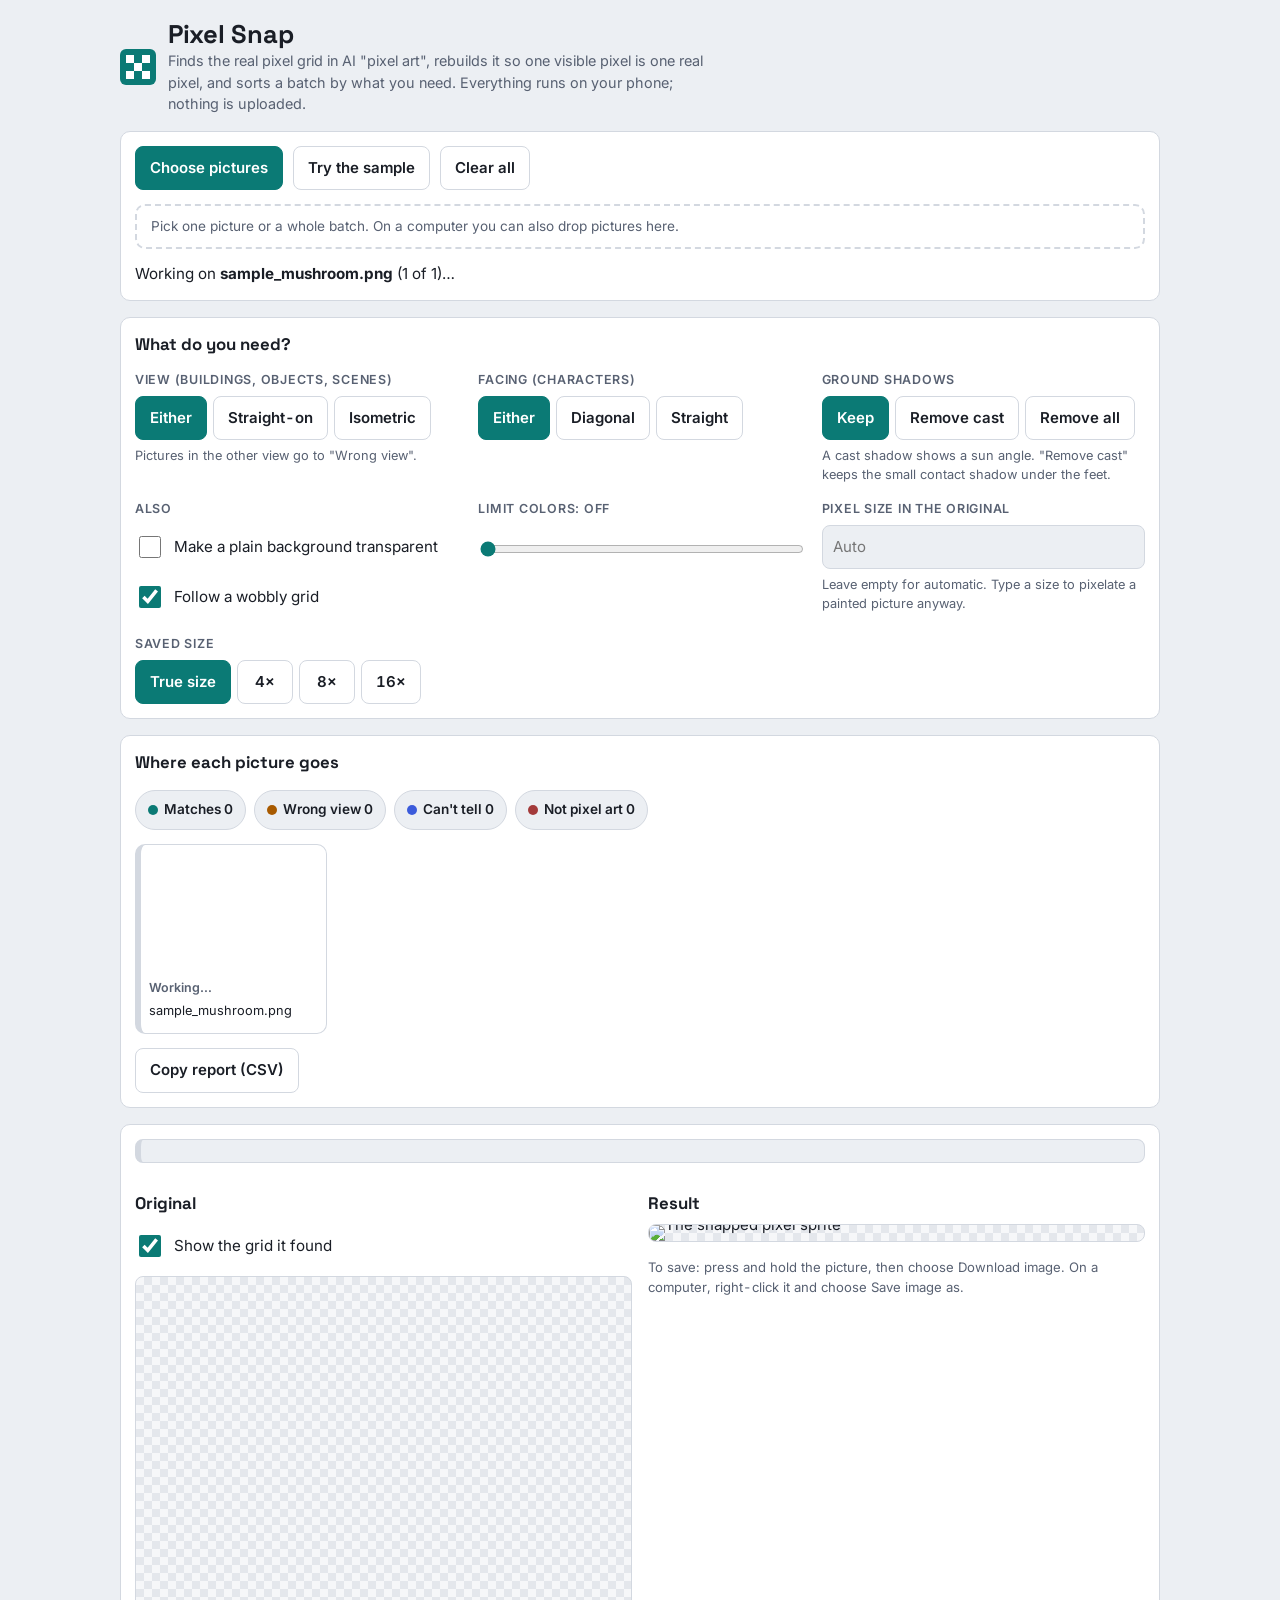
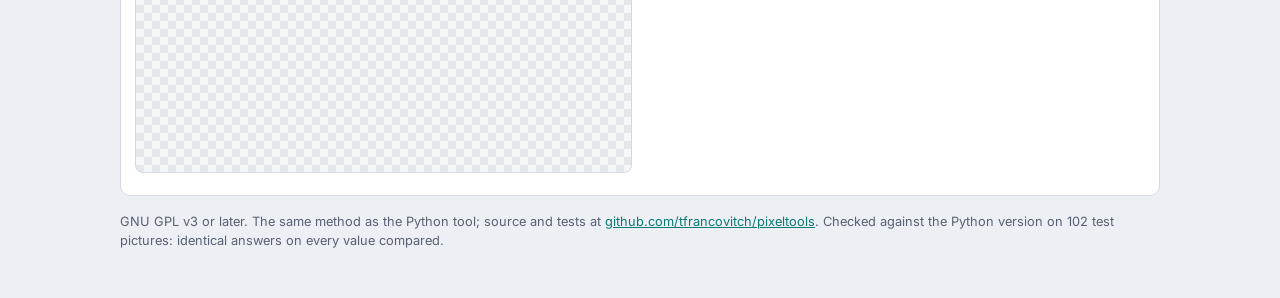
==== site/index.html @ b7ab1de0 "AI program and skill, and a free web address for the page - --brief output for scripts and AI sessio" ====
<!doctype html>
<html lang="en">
<head>
<meta charset="utf-8">
<meta name="viewport" content="width=device-width, initial-scale=1, viewport-fit=cover">
<title>Pixel Snap</title>
<meta name="theme-color" content="#0b7a75">
<link rel="manifest" href="manifest.webmanifest">
<link rel="icon" href="icon-192.png">
<link rel="apple-touch-icon" href="icon-192.png">
<!--
  Pixel Snap (browser version, v2): turn AI "pixel art" pictures into true pixel sprites, and sort a batch.
  Copyright (C) 2026 the pixeltools contributors

  This program is free software: you can redistribute it and/or modify it under the terms of the GNU General
  Public License as published by the Free Software Foundation, either version 3 of the License, or (at your
  option) any later version. It is distributed WITHOUT ANY WARRANTY; see https://www.gnu.org/licenses/

  One self-contained file: no server, nothing uploaded. Built by web/build_web.py from web/app.template.html
  and web/core.js; the same method as the Python tool (pixel_snap.py), checked on 102 pictures.
-->
<link rel="stylesheet" href="https://fonts.googleapis.com/css2?family=Inter:wght@400;500;600&family=Space+Grotesk:wght@500;700&display=swap">
<style>
/* Layout: one column on a phone; settings panel, then batch cards, then the picture in detail. Two columns for the detail view from 860px. */
:root{
  --bg:#eceff3; --surface:#ffffff; --fg:#1a1e26; --muted:#586172; --line:#d3d8e0; --accent:#0b7a75; --accent-fg:#ffffff;
  --ok:#0b7a75; --warn:#a85a00; --note:#3b5bdb; --bad:#a33a3a;
  --check1:#e4e7ec; --check2:#f6f7f9;
  --font-display:"Space Grotesk",system-ui,sans-serif; --font-body:"Inter",system-ui,sans-serif;
}
@media (prefers-color-scheme: dark){
  :root:not([data-theme="light"]){
    --bg:#11151a; --surface:#1a1f27; --fg:#e7eaf0; --muted:#98a2b3; --line:#2b323d; --accent:#3fd0c6; --accent-fg:#06211f;
    --ok:#3fd0c6; --warn:#f0b35a; --note:#8da2ff; --bad:#f08a8a; --check1:#262c36; --check2:#1e232b; color-scheme:dark;
  }
}
:root[data-theme="dark"]{
  --bg:#11151a; --surface:#1a1f27; --fg:#e7eaf0; --muted:#98a2b3; --line:#2b323d; --accent:#3fd0c6; --accent-fg:#06211f;
  --ok:#3fd0c6; --warn:#f0b35a; --note:#8da2ff; --bad:#f08a8a; --check1:#262c36; --check2:#1e232b; color-scheme:dark;
}
*{box-sizing:border-box}
body{background:var(--bg);color:var(--fg);font-family:var(--font-body);font-size:15px;line-height:1.5;margin:0;
  padding-block:20px 48px;padding-left:max(16px,env(safe-area-inset-left,0px));padding-right:max(16px,env(safe-area-inset-right,0px))}
.wrap{max-width:1040px;margin:0 auto;display:flex;flex-direction:column;gap:16px}
header{display:flex;align-items:center;gap:12px}
header svg{flex:none}
h1{font-family:var(--font-display);font-weight:700;font-size:1.6rem;line-height:1.1;margin:0;letter-spacing:-.01em}
h2{font-family:var(--font-display);font-size:1.05rem;margin:0;font-weight:700}
.lede{margin:2px 0 0;color:var(--muted);font-size:.9rem;max-width:62ch}
.panel{background:var(--surface);border:1px solid var(--line);border-radius:10px;padding:14px;display:flex;flex-direction:column;gap:14px;min-width:0}
.row{display:flex;flex-wrap:wrap;gap:10px;align-items:center}
button,.btn{font:inherit;font-weight:600;border-radius:8px;border:1px solid var(--line);background:var(--surface);color:var(--fg);padding:10px 14px;min-height:44px;cursor:pointer}
button.primary,.btn.primary{background:var(--accent);color:var(--accent-fg);border-color:var(--accent)}
button:focus-visible,input:focus-visible,label:focus-within,.card:focus-visible{outline:3px solid var(--accent);outline-offset:2px}
input[type=file]{position:absolute;width:1px;height:1px;opacity:0;pointer-events:none}
.btn{display:inline-flex;align-items:center;justify-content:center}
.drop{border:2px dashed var(--line);border-radius:10px;padding:10px 14px;color:var(--muted);font-size:.85rem}
.drop.over{border-color:var(--accent);color:var(--fg)}
.settings{display:grid;grid-template-columns:repeat(auto-fit,minmax(240px,1fr));gap:16px 20px}
.ctl{display:flex;flex-direction:column;gap:6px;min-width:0}
.lbl{font-size:.78rem;font-weight:600;letter-spacing:.06em;text-transform:uppercase;color:var(--muted)}
.hint{font-size:.8rem;color:var(--muted);margin:0}
.seg{display:flex;gap:6px;flex-wrap:wrap}
.seg button{min-width:56px;font-variant-numeric:tabular-nums}
.seg button[aria-pressed=true]{background:var(--accent);color:var(--accent-fg);border-color:var(--accent)}
.ctl input[type=number]{font:inherit;width:100%;min-height:44px;padding:8px 10px;border-radius:8px;border:1px solid var(--line);background:var(--bg);color:var(--fg);font-variant-numeric:tabular-nums}
.ctl input[type=range]{width:100%;min-height:44px;accent-color:var(--accent)}
.chk{display:flex;align-items:center;gap:10px;min-height:44px;font-size:.95rem}
.chk input{width:22px;height:22px;accent-color:var(--accent)}
.status{margin:0;font-size:.95rem}
.chips{display:flex;flex-wrap:wrap;gap:8px}
.chip{font-size:.85rem;font-weight:600;padding:8px 12px;border-radius:999px;border:1px solid var(--line);background:var(--bg);min-height:40px;display:inline-flex;align-items:center;gap:6px}
.chip[aria-pressed=true]{outline:2px solid var(--accent)}
.dot{width:10px;height:10px;border-radius:50%;display:inline-block}
.f-matches{--c:var(--ok)} .f-mismatches{--c:var(--warn)} .f-cant-tell{--c:var(--note)} .f-not-pixel-art{--c:var(--bad)}
.dot{background:var(--c)}
.grid{display:grid;grid-template-columns:repeat(auto-fill,minmax(168px,1fr));gap:12px}
.card{border:1px solid var(--line);border-left:6px solid var(--c,var(--line));border-radius:10px;background:var(--surface);padding:8px;display:flex;flex-direction:column;gap:6px;cursor:pointer;min-width:0;text-align:left;font-weight:400}
.card[aria-current=true]{outline:3px solid var(--accent)}
.card .thumb{height:120px;display:flex;align-items:center;justify-content:center;border-radius:6px;overflow:hidden;background:repeating-conic-gradient(var(--check1) 0 25%,var(--check2) 0 50%) 0 0/12px 12px}
.card .thumb img{max-width:100%;max-height:100%;image-rendering:pixelated}
.card .name{font-size:.8rem;overflow-wrap:anywhere;line-height:1.25}
.card .tag{font-size:.78rem;font-weight:600;color:var(--c,var(--muted))}
.card .why{font-size:.76rem;color:var(--muted);line-height:1.3}
.verdict{display:flex;flex-direction:column;gap:2px;border:1px solid var(--line);border-left:6px solid var(--c,var(--line));border-radius:8px;padding:10px 12px;background:var(--bg)}
.verdict strong{font-family:var(--font-display);font-size:1.05rem}
.verdict span{font-size:.88rem;color:var(--muted)}
.facts{display:grid;grid-template-columns:repeat(auto-fit,minmax(220px,1fr));gap:8px 16px;margin:0;padding:0;list-style:none}
.facts li{font-size:.88rem;display:flex;flex-direction:column;min-width:0}
.facts b{font-size:.74rem;letter-spacing:.06em;text-transform:uppercase;color:var(--muted);font-weight:600}
.views{display:grid;grid-template-columns:1fr;gap:16px}
@media (min-width:860px){.views{grid-template-columns:1fr 1fr;align-items:start}}
.view{display:flex;flex-direction:column;gap:8px;min-width:0}
.cap{font-size:.82rem;color:var(--muted);margin:0;font-variant-numeric:tabular-nums}
.frame{border:1px solid var(--line);border-radius:8px;overflow:hidden;line-height:0;background:repeating-conic-gradient(var(--check1) 0 25%,var(--check2) 0 50%) 0 0/16px 16px}
.frame canvas,.frame img{width:100%;height:auto;display:block;max-width:100%}
#result{image-rendering:pixelated;-webkit-touch-callout:default}
table.clues{border-collapse:collapse;font-size:.84rem;font-variant-numeric:tabular-nums}
table.clues td{padding:2px 12px 2px 0}
.empty{color:var(--muted);font-size:.9rem;margin:0}
footer{font-size:.8rem;color:var(--muted)}
footer a{color:var(--accent)}
</style>
</head>
<body>
<div class="wrap">
  <header>
    <svg width="36" height="36" viewBox="0 0 36 36" aria-hidden="true">
      <rect width="36" height="36" rx="6" fill="var(--accent)"/>
      <g fill="var(--accent-fg)"><rect x="6" y="6" width="8" height="8"/><rect x="22" y="6" width="8" height="8"/><rect x="14" y="14" width="8" height="8"/><rect x="6" y="22" width="8" height="8"/><rect x="22" y="22" width="8" height="8"/></g>
    </svg>
    <div>
      <h1>Pixel Snap</h1>
      <p class="lede">Finds the real pixel grid in AI "pixel art", rebuilds it so one visible pixel is one real pixel, and sorts a batch by what you need. Everything runs on your phone; nothing is uploaded.</p>
    </div>
  </header>

  <section class="panel" aria-label="Add pictures">
    <div class="row">
      <label class="btn primary" for="file">Choose pictures</label>
      <input id="file" type="file" accept="image/*" multiple>
      <button id="sampleBtn" type="button">Try the sample</button>
      <button id="clearBtn" type="button">Clear all</button>
    </div>
    <div class="drop" id="drop">Pick one picture or a whole batch. On a computer you can also drop pictures here.</div>
    <p class="status" id="status" role="status">Starting…</p>
  </section>

  <section class="panel" aria-label="What you need">
    <h2>What do you need?</h2>
    <div class="settings">
      <div class="ctl">
        <span class="lbl">View (buildings, objects, scenes)</span>
        <div class="seg" id="segView" role="group" aria-label="View wanted">
          <button type="button" data-v="either" aria-pressed="true">Either</button>
          <button type="button" data-v="orthogonal" aria-pressed="false">Straight-on</button>
          <button type="button" data-v="isometric" aria-pressed="false">Isometric</button>
        </div>
        <p class="hint">Pictures in the other view go to "Wrong view".</p>
      </div>
      <div class="ctl">
        <span class="lbl">Facing (characters)</span>
        <div class="seg" id="segFacing" role="group" aria-label="Facing wanted">
          <button type="button" data-v="either" aria-pressed="true">Either</button>
          <button type="button" data-v="diagonal" aria-pressed="false">Diagonal</button>
          <button type="button" data-v="cardinal" aria-pressed="false">Straight</button>
        </div>
        <p class="hint" id="facingHint">The tool cannot judge which way a character faces yet, so with a facing chosen every character goes to "Can't tell".</p>
      </div>
      <div class="ctl">
        <span class="lbl">Ground shadows</span>
        <div class="seg" id="segShadows" role="group" aria-label="Ground shadows">
          <button type="button" data-v="keep" aria-pressed="true">Keep</button>
          <button type="button" data-v="remove-cast" aria-pressed="false">Remove cast</button>
          <button type="button" data-v="remove-all" aria-pressed="false">Remove all</button>
        </div>
        <p class="hint">A cast shadow shows a sun angle. "Remove cast" keeps the small contact shadow under the feet.</p>
      </div>
      <div class="ctl">
        <span class="lbl">Also</span>
        <label class="chk"><input id="transparent" type="checkbox"> Make a plain background transparent</label>
        <label class="chk"><input id="wobble" type="checkbox" checked> Follow a wobbly grid</label>
      </div>
      <div class="ctl">
        <label class="lbl" for="colors">Limit colors: <span id="colorsOut">off</span></label>
        <input id="colors" type="range" min="0" max="64" step="1" value="0">
      </div>
      <div class="ctl">
        <label class="lbl" for="cell">Pixel size in the original</label>
        <input id="cell" type="number" min="1" max="300" step="0.01" inputmode="decimal" placeholder="Auto">
        <p class="hint">Leave empty for automatic. Type a size to pixelate a painted picture anyway.</p>
      </div>
      <div class="ctl">
        <span class="lbl">Saved size</span>
        <div class="seg" id="segScale" role="group" aria-label="Saved size">
          <button type="button" data-v="1" aria-pressed="true">True size</button>
          <button type="button" data-v="4" aria-pressed="false">4×</button>
          <button type="button" data-v="8" aria-pressed="false">8×</button>
          <button type="button" data-v="16" aria-pressed="false">16×</button>
        </div>
      </div>
    </div>
  </section>

  <section class="panel" aria-label="Results" id="resultsPanel" hidden>
    <h2>Where each picture goes</h2>
    <div class="chips" id="chips"></div>
    <div class="grid" id="cards"></div>
    <div class="row">
      <button id="copyCsv" type="button">Copy report (CSV)</button>
      <span class="hint" id="copyNote"></span>
    </div>
  </section>

  <section class="panel" aria-label="Picture in detail" id="detail" hidden>
    <div class="verdict" id="verdict"><strong id="vTitle"></strong><span id="vWhy"></span></div>
    <ul class="facts" id="facts"></ul>
    <div class="views">
      <section class="view" aria-label="Original">
        <h2>Original</h2>
        <label class="chk"><input id="overlay" type="checkbox" checked> Show the grid it found</label>
        <div class="frame"><canvas id="orig" width="4" height="4"></canvas></div>
        <p class="cap" id="origCap"></p>
      </section>
      <section class="view" aria-label="Result">
        <h2>Result</h2>
        <div class="frame"><img id="result" alt="The snapped pixel sprite"></div>
        <p class="cap" id="resCap"></p>
        <p class="cap">To save: press and hold the picture, then choose Download image. On a computer, right-click it and choose Save image as.</p>
      </section>
    </div>
    <div id="cluesBox" hidden>
      <h2>Facing clues (measured, not decided)</h2>
      <table class="clues" id="clues"></table>
    </div>
  </section>

  <footer>
    GNU GPL v3 or later. The same method as the Python tool; source and tests at <a href="https://github.com/tfrancovitch/pixeltools" target="_blank" rel="noopener">github.com/tfrancovitch/pixeltools</a>.
    Checked against the Python version on 102 test pictures: identical answers on every value compared.
  </footer>
</div>

<script id="core-src">/* Pixel Snap core (JavaScript): the same method as the Python tool, with no page code in it.
 * Copyright (C) 2026 the pixeltools contributors. Licensed under the GNU GPL v3 or later.
 *
 * Every function mirrors one in pixel_snap.py, framing.py, subject.py, viewcheck.py, shadow.py, facing.py
 * or sorting.py. The tuning numbers are copied from tuning.py by build_web.py (never edited by hand).
 * An image is {w, h, data: Uint8ClampedArray of RGBA}. Check it against the Python tool with
 * eval/web_parity.js.
 */
(function (root) {
'use strict';

const T = /*TUNING_START*/{
 "GRID_MIN_PIXEL": 2.0,
 "GRID_MAX_FRACTION": 0.16666666666666666,
 "GRID_SIZE_STEP": 1.001,
 "GRID_HARMONICS": 10,
 "GRID_LAG_LIMIT": 0.7,
 "GRID_MIN_LAGS": 6,
 "GRID_DETREND_WINDOW": 33,
 "GRID_SMALLEST_FIT": 0.8,
 "GRID_REFINE_LOW": 0.985,
 "GRID_REFINE_HIGH": 1.0151,
 "GRID_REFINE_STEP": 0.0001,
 "GRID_WINDOW_RANGE": 1.06,
 "MIN_GRID_SCORE": 0.15,
 "NOISE_FACTOR": 3.5,
 "COLOUR_MERGE_TOLERANCE": 14.0,
 "VIEW_SIDE": 512,
 "VIEW_MIN_SIDE": 384,
 "VIEW_GRAD_SIGMA": 1.0,
 "VIEW_CELL_BLUR": 0.7,
 "VIEW_CELL_MIN_FLATNESS": 0.92,
 "VIEW_CELL_WINDOW": 2.5,
 "VIEW_WINDOW_FRACTION": 0.008,
 "VIEW_COHERENCE_MIN": 0.8,
 "VIEW_ENERGY_PERCENTILE": 60,
 "VIEW_MIN_COVERAGE": 0.002,
 "VIEW_AXIS_TOLERANCE": 6,
 "VIEW_ISO_MIN_DEG": 23,
 "VIEW_ISO_MAX_DEG": 34,
 "VIEW_MAX_ENTROPY": 0.92,
 "ISO_DIAGONAL_MARGIN": 0.05,
 "ISO_BOTH_FAMILIES_MIN": 0.045,
 "ORTHO_AXIS_MIN": 0.45,
 "BG_BORDER_BAND": 0.02,
 "BG_BORDER_MIN_PX": 2,
 "BG_TOLERANCE": 40,
 "BG_FIT_ROUNDS": 3,
 "SUBJECT_DISTANCE": 60,
 "MASK_MAX_SIDE": 256,
 "SPECK_SHARE": 0.002,
 "FRAMING_UNIFORM_MIN": 0.8,
 "FRAMING_SUBJECT_MAX": 0.9,
 "TRANSPARENT_TOLERANCE": 40,
 "EDGE_GAPS": [
  1,
  3
 ],
 "GRID_WEAK_SCORE": 0.1,
 "GRID_WEAK_MIN_CELLS": 32,
 "GRID_WEAK_AGREE": 0.08,
 "GRID_SQUARE_TOLERANCE": 0.15,
 "FLAT_STRONG": 0.9,
 "FLAT_NONE": 0.72,
 "SUBJECT_BUILDING_ASPECT_MAX": 1.3,
 "SUBJECT_BUILDING_BASE_MAX": 0.05,
 "SUBJECT_BUILDING_TOP_MAX": 0.7,
 "SUBJECT_CHARACTER_ASPECT_MIN": 1.4,
 "SHADOW_K_MIN": 0.45,
 "SHADOW_K_MAX": 0.92,
 "SHADOW_CHROMA_DEV": 0.2,
 "SHADOW_MIN_GROUND": 20,
 "SHADOW_MIN_CELLS": 6,
 "SHADOW_PIECE_SHARE": 0.008,
 "SHADOW_MIN_SHARE": 0.03,
 "SHADOW_BASE_ALLOWANCE": 0.15,
 "SHADOW_REACH": 0.6,
 "SHADOW_FLAT_STD": 0.1,
 "SHADOW_GROUND_CONTACT": 0.25,
 "SHADOW_WHITE_GROUND": 235,
 "SHADOW_MAX_SHARE": 0.5,
 "SHADOW_MIN_ASPECT": 1.0,
 "SHADOW_CAST_OFFSET": 0.2,
 "SHADOW_CAST_ASYMMETRY": 0.25,
 "SHADOW_REMOVE_K_MAX": 0.97
}/*TUNING_END*/;

/* ---------------------------------------------------------------- small helpers */

function pyRound(x) {                       // Python's round(): halves go to the even number
  const f = Math.floor(x), d = x - f;
  if (d < 0.5) return f;
  if (d > 0.5) return f + 1;
  return f % 2 === 0 ? f : f + 1;
}
function ceilDiv(a, b) { return Math.ceil(a / b); }
function median(values) {                   // numpy.median
  const a = Float64Array.from(values).sort();
  const n = a.length, m = n >> 1;
  return n % 2 ? a[m] : (a[m - 1] + a[m]) / 2;
}
function percentile(sortedAsc, q) {         // numpy.percentile (linear), on already sorted data
  const idx = (q / 100) * (sortedAsc.length - 1), lo = Math.floor(idx), hi = Math.ceil(idx);
  return sortedAsc[lo] + (sortedAsc[hi] - sortedAsc[lo]) * (idx - lo);
}
function interp(a, x) {                     // numpy.interp on an array indexed 0..n-1, clamped at the ends
  const n = a.length;
  if (x <= 0) return a[0];
  if (x >= n - 1) return a[n - 1];
  const i = Math.floor(x), f = x - i;
  return a[i] * (1 - f) + a[i + 1] * f;
}
function interpCurve(ps, ss, p) {           // _curve_at: interpolate a (sizes, scores) curve on a log scale
  if (p < ps[0] || p > ps[ps.length - 1]) return null;
  const lx = Math.log(p);
  let lo = 0, hi = ps.length - 1;
  while (hi - lo > 1) { const mid = (lo + hi) >> 1; if (Math.log(ps[mid]) <= lx) lo = mid; else hi = mid; }
  const x0 = Math.log(ps[lo]), x1 = Math.log(ps[hi]);
  return x1 === x0 ? ss[lo] : ss[lo] + (ss[hi] - ss[lo]) * (lx - x0) / (x1 - x0);
}
function fmt(x, d) { return x.toFixed(d); }

/* ---------------------------------------------------------------- finding the grid */

function edgeProfile(img, axis, gaps) {
  const { w, h, data } = img;
  const n = axis === 0 ? w : h, other = axis === 0 ? h : w;
  const step = Math.max(1, Math.floor(other / 600));
  let rows = 0;
  for (let r = 0; r < other; r += step) rows++;
  const e = new Float64Array(n);
  for (const d of gaps) {
    const half = (d - 1) >> 1;
    if (n <= d) continue;
    const lo = half + 1, hi = n - half;
    const sum = new Float64Array(n);
    for (let r = 0; r < other; r += step) {
      for (let i = lo; i < hi; i++) {
        const ia = axis === 0 ? (r * w + i + half) * 4 : ((i + half) * w + r) * 4;
        const ib = axis === 0 ? (r * w + i - 1 - half) * 4 : ((i - 1 - half) * w + r) * 4;
        sum[i] += Math.abs(data[ia] - data[ib]) + Math.abs(data[ia + 1] - data[ib + 1]) + Math.abs(data[ia + 2] - data[ib + 2]);
      }
    }
    for (let i = lo; i < hi; i++) e[i] += sum[i] / rows;
  }
  return e;
}

function smooth(e, k) {
  const n = e.length, out = new Float64Array(n);
  for (let i = 0; i < n; i++) {
    let num = 0, den = 0;
    for (let d = -k; d <= k; d++) {
      const j = i + d;
      if (j < 1 || j >= n) continue;          // line 0 is excluded (m[0] = 0), as is anything off the ends
      const wt = k + 1 - Math.abs(d);
      num += e[j] * wt; den += wt;
    }
    out[i] = num / Math.max(den, 1e-12);
  }
  return out;
}

function meanOf(e) { let s = 0; for (let i = 1; i < e.length; i++) s += e[i]; return e.length > 1 ? s / (e.length - 1) : 0; }

function bestPhase(a, p, mean, step) {
  const n = a.length, count = Math.ceil(p / step);
  const kmax = Math.floor(n / p) + 2;
  let best = -Infinity, bo = 0;
  for (let i = 0; i < count; i++) {
    const off = i * step;
    let tot = 0, cnt = 0;
    for (let k = 0; k < kmax; k++) {
      const x = off + k * p;
      if (x >= 1 && x < n - 1) { tot += interp(a, x); cnt++; }
    }
    const sc = cnt > 0 ? tot / cnt / mean : 0;
    if (sc > best) { best = sc; bo = off; }
  }
  return [best, bo];
}

function combCurve(e) {
  const n = e.length - 1;
  const x = new Float64Array(n);
  for (let i = 0; i < n; i++) x[i] = Math.sqrt(e[i + 1]);
  const cs = new Float64Array(n + 1);
  for (let i = 0; i < n; i++) cs[i + 1] = cs[i] + x[i];
  const win = T.GRID_DETREND_WINDOW, half = Math.floor(win / 2);
  const d = new Float64Array(n);
  for (let i = 0; i < n; i++) {
    const lo = Math.max(0, Math.min(n, i - half)), hi = Math.max(0, Math.min(n, i + half + 1));
    d[i] = x[i] - (cs[hi] - cs[lo]) / (hi - lo);
  }
  const L = Math.min(n - 1, Math.floor(T.GRID_LAG_LIMIT * n) + 3);
  const raw = new Float64Array(L + 1);
  for (let l = 0; l <= L; l++) { let t = 0; for (let i = 0; i + l < n; i++) t += d[i] * d[i + l]; raw[l] = t; }
  if (!(raw[0] > 0)) return { ps: [], ss: [] };
  const ac = new Float64Array(L + 1);
  for (let l = 0; l <= L; l++) ac[l] = raw[l] / raw[0] * n / (n - l);
  const acs = new Float64Array(L + 1);
  acs[0] = 0.5 * ac[0] + 0.25 * ac[1];
  for (let l = 1; l < L; l++) acs[l] = 0.25 * ac[l - 1] + 0.5 * ac[l] + 0.25 * ac[l + 1];
  acs[L] = 0.25 * ac[L - 1] + 0.5 * ac[L];
  const ps = [], ss = [];
  let p = T.GRID_MIN_PIXEL;
  const maxP = Math.max(3.0, n * T.GRID_MAX_FRACTION);
  while (p <= maxP) {
    const lags = [];
    for (let k = 1; k <= T.GRID_HARMONICS; k++) { const lag = k * p; if (lag < T.GRID_LAG_LIMIT * n) lags.push(lag); }
    if (lags.length < T.GRID_MIN_LAGS) break;
    let on = 0, off = 0;
    for (const lag of lags) { on += interp(acs, lag); off += interp(acs, lag - p / 2); }
    ps.push(p); ss.push((on - off) / lags.length);
    p *= T.GRID_SIZE_STEP;
  }
  return { ps, ss };
}

function thresholds(n) {
  const strong = Math.max(T.MIN_GRID_SCORE, T.NOISE_FACTOR / Math.sqrt(n));
  return [strong, strong * T.GRID_WEAK_SCORE / T.MIN_GRID_SCORE];
}

function refineAt(eFine, p0) {
  const a1 = smooth(eFine, 1), meanFine = meanOf(eFine);
  let best = [-1.0, p0, 0.0];
  const count = Math.ceil((T.GRID_REFINE_HIGH - T.GRID_REFINE_LOW) / T.GRID_REFINE_STEP);
  for (let i = 0; i < count; i++) {
    const pp = p0 * (T.GRID_REFINE_LOW + i * T.GRID_REFINE_STEP);
    const [sc, o] = bestPhase(a1, pp, meanFine, 0.25);
    if (sc > best[0]) best = [sc, pp, o];
  }
  return [best[1], best[2]];
}

function axisFrom(e, eFine, p0, score, curve, judgedOn, n) {
  const [p, off] = refineAt(eFine, p0);
  const [strong, weak] = thresholds(n || e.length);
  const j = judgedOn === undefined || judgedOn === null ? score : judgedOn;
  return { p, off, score, ok: j >= strong, borrowed: false, weak: weak <= j && j < strong, disagree: false, curve };
}

function detectAxis(e, eFine) {
  if (!eFine) eFine = e;
  const mean = meanOf(e);
  if (!(mean > 1e-6)) return { p: 1, off: 0, score: 0, ok: false, borrowed: false, weak: false, disagree: false, curve: null };
  let { ps, ss } = combCurve(e);
  if (!ps.length) return { p: 1, off: 0, score: 0, ok: false, borrowed: false, weak: false, disagree: false, curve: null };
  if (eFine !== e) {
    const c2 = combCurve(eFine);
    const n = Math.min(ps.length, c2.ps.length);
    ps = ps.slice(0, n);
    ss = ss.slice(0, n).map((v, i) => Math.max(v, c2.ss[i]));
  }
  let smax = -Infinity;
  for (const v of ss) if (v > smax) smax = v;
  let first = 0;
  while (first < ss.length && !(ss[first] >= T.GRID_SMALLEST_FIT * smax)) first++;
  if (first >= ss.length) first = 0;
  let pick = -1, pv = -9;
  for (let i = first; i < ps.length && ps[i] <= ps[first] * T.GRID_WINDOW_RANGE; i++) {
    if (ss[i] > pv) { pv = ss[i]; pick = i; }
  }
  if (pick < 0) pick = first;
  return axisFrom(e, eFine, ps[pick], smax, { ps, ss });
}

function reconcileSquare(dx, dy, wx, wy, ex, ey) {
  if (!dx.curve || !dy.curve) return [dx, dy];
  if (!(dx.ok || dy.ok)) return [dx, dy];
  if (dx.ok !== dy.ok && !(dx.ok ? dy.weak : dx.weak)) return [dx, dy];
  if (Math.abs(dx.p - dy.p) / ((dx.p + dy.p) / 2) <= T.GRID_SQUARE_TOLERANCE) return [dx, dy];
  const cands = new Set();
  for (const v of [dx.p, dy.p]) for (const k of [1, 2, 3]) if (v / k >= T.GRID_MIN_PIXEL) cands.add(Math.round(v / k * 1000) / 1000);
  const scored = [];
  for (const c of [...cands].sort((a, b) => a - b)) {
    const sx = interpCurve(dx.curve.ps, dx.curve.ss, c), sy = interpCurve(dy.curve.ps, dy.curve.ss, c);
    if (sx === null || sy === null) continue;
    scored.push([c, sx, sy, sx + sy]);
  }
  if (!scored.length) return [dx, dy];
  let top = -Infinity;
  for (const s of scored) if (s[3] > top) top = s[3];
  const chosen = scored.find(s => s[3] >= T.GRID_SMALLEST_FIT * top);
  const [c, sx, sy] = chosen;
  const n = Math.min(wx.length, wy.length);
  const [, weak] = thresholds(n);
  const resolved = Math.min(sx, sy) >= weak;
  const ax = axisFrom(wx, ex, c, sx, dx.curve, Math.max(sx, sy), n);
  const ay = axisFrom(wy, ey, c, sy, dy.curve, Math.max(sx, sy), n);
  if (!resolved) {
    const both = Math.max(dx.score, dy.score);
    for (const k of [2, 3]) {
      if (Math.abs(dx.p - k * dy.p) / ((dx.p + k * dy.p) / 2) <= T.GRID_SQUARE_TOLERANCE)
        return [axisFrom(wx, ex, dx.p, dx.score, dx.curve, both, n), axisFrom(wy, ey, k * dy.p, dy.score, dy.curve, both, n)];
      if (Math.abs(dy.p - k * dx.p) / ((dy.p + k * dx.p) / 2) <= T.GRID_SQUARE_TOLERANCE)
        return [axisFrom(wx, ex, k * dx.p, dx.score, dx.curve, both, n), axisFrom(wy, ey, dy.p, dy.score, dy.curve, both, n)];
    }
    for (const a of [ax, ay]) { a.weak = Math.max(sx, sy) >= weak; a.ok = false; a.disagree = true; }
  }
  return [ax, ay];
}

function fitPhase(e, p) {
  const mean = meanOf(e);
  if (!(mean > 1e-6)) return { p, off: 0, score: 0, ok: true, borrowed: false, weak: false, disagree: false, curve: null };
  const [s, o] = bestPhase(smooth(e, 1), p, mean, 0.25);
  return { p, off: o, score: s, ok: true, borrowed: false, weak: false, disagree: false, curve: null };
}

function makeBounds(e, p, off, n, follow) {
  const s = smooth(e, 1);
  let pos = [];
  let x = ((off % p) + p) % p;
  while (x < n) { if (x > 0.01 && x < n - 0.01) pos.push(x); x += p; }
  if (pos.length && pos[0] < 0.5 * p) pos.shift();
  if (pos.length && n - pos[pos.length - 1] < 0.5 * p) pos.pop();
  let lineMean = 0;
  if (pos.length) { for (const q of pos) lineMean += interp(s, q); lineMean /= pos.length; }
  const w = Math.max(1, Math.floor(0.3 * p));
  const out = [0];
  for (const q of pos) {
    let v = Math.floor(q + 0.5);
    if (follow && p >= 3) {
      const lo = Math.max(1, v - w), hi = Math.min(n - 1, v + w);
      let bi = lo, bv = -Infinity;
      for (let i = lo; i <= hi; i++) if (s[i] > bv) { bv = s[i]; bi = i; }
      if (bv >= 0.5 * lineMean) v = bi;
    }
    if (out[out.length - 1] < v && v < n) out.push(v);
  }
  out.push(n);
  return out;
}

function cellFlatness(img, bx, by) {
  const { w, h, data } = img;
  const cx = new Int32Array(w), cy = new Int32Array(h);
  for (let x = 0, c = 0; x < w; x++) { while (c + 1 < bx.length - 1 && bx[c + 1] <= x) c++; cx[x] = c; }
  for (let y = 0, c = 0; y < h; y++) { while (c + 1 < by.length - 1 && by[c + 1] <= y) c++; cy[y] = c; }
  const ncx = bx.length - 1, ncy = by.length - 1, ncell = ncx * ncy;
  const N = w * h, step = Math.max(1, Math.floor(N / 400000));
  const cnt = new Float64Array(ncell), sums = [new Float64Array(ncell), new Float64Array(ncell), new Float64Array(ncell)];
  const mean = [0, 0, 0];
  let m = 0;
  for (let t = 0; t < N; t += step) {
    const y = (t / w) | 0, x = t - y * w, ci = cy[y] * ncx + cx[x], o = t * 4;
    cnt[ci]++; m++;
    for (let c = 0; c < 3; c++) { sums[c][ci] += data[o + c]; mean[c] += data[o + c]; }
  }
  for (let c = 0; c < 3; c++) mean[c] /= m;
  let total = 0, within = 0;
  for (let t = 0; t < N; t += step) {
    const y = (t / w) | 0, x = t - y * w, ci = cy[y] * ncx + cx[x], o = t * 4;
    for (let c = 0; c < 3; c++) {
      const v = data[o + c], cm = sums[c][ci] / Math.max(cnt[ci], 1);
      total += (v - mean[c]) * (v - mean[c]);
      within += (v - cm) * (v - cm);
    }
  }
  return 1 - within / Math.max(total, 1e-9);
}

function sampleCells(img, bx, by) {
  const { w: W, data } = img;
  const w = bx.length - 1, h = by.length - 1;
  const out = new Uint8ClampedArray(w * h * 4);
  const R = new Uint8Array(500), G = new Uint8Array(500), B = new Uint8Array(500);
  for (let cy = 0; cy < h; cy++) {
    const y0 = by[cy], y1 = by[cy + 1];
    let iy = (y1 - y0) >> 2;
    if (y1 - y0 - 2 * iy < 1) iy = 0;
    for (let cx = 0; cx < w; cx++) {
      const x0 = bx[cx], x1 = bx[cx + 1];
      let ix = (x1 - x0) >> 2;
      if (x1 - x0 - 2 * ix < 1) ix = 0;
      const xa = x0 + ix, xb = x1 - ix, ya = y0 + iy, yb = y1 - iy;
      const sx = Math.max(1, Math.ceil((xb - xa) / 20)), sy = Math.max(1, Math.ceil((yb - ya) / 20));
      let n = 0, total = 0;
      for (let y = ya; y < yb; y += sy) {
        for (let x = xa; x < xb; x += sx) {
          const i = (y * W + x) * 4;
          total++;
          if (data[i + 3] >= 128) { R[n] = data[i]; G[n] = data[i + 1]; B[n] = data[i + 2]; n++; }
        }
      }
      const o = (cy * w + cx) * 4;
      if (n === 0 || n < total / 2) continue;
      const mid = n >> 1;
      out[o] = R.subarray(0, n).sort()[mid];
      out[o + 1] = G.subarray(0, n).sort()[mid];
      out[o + 2] = B.subarray(0, n).sort()[mid];
      out[o + 3] = 255;
    }
  }
  return { w, h, data: out };
}

/* ---------------------------------------------------------------- colours */

function colourCounts(img) {
  const m = new Map();
  const d = img.data;
  for (let i = 0; i < d.length; i += 4) {
    if (d[i + 3] < 128) continue;
    const key = (d[i] << 16) | (d[i + 1] << 8) | d[i + 2];
    m.set(key, (m.get(key) || 0) + 1);
  }
  return m;
}
function countColours(img) { return colourCounts(img).size; }
function applyLut(img, lut) {
  const d = img.data;
  for (let i = 0; i < d.length; i += 4) {
    if (d[i + 3] < 128) continue;
    const q = lut.get((d[i] << 16) | (d[i + 1] << 8) | d[i + 2]);
    d[i] = q[0]; d[i + 1] = q[1]; d[i + 2] = q[2];
  }
}
function sortedByCount(m) {            // most common first; ties by colour value (numpy.unique order, then a stable sort)
  return [...m.entries()].sort((a, b) => b[1] - a[1] || a[0] - b[0]);
}
function mergeSimilar(img, tol) {
  const cols = sortedByCount(colourCounts(img)).map(([k]) => [k >> 16, (k >> 8) & 255, k & 255, k]);
  const reps = [], lut = new Map(), t2 = tol * tol;
  for (const c of cols) {
    let hit = null;
    for (const r of reps) {
      const dr = c[0] - r[0], dg = c[1] - r[1], db = c[2] - r[2];
      if (dr * dr + dg * dg + db * db <= t2) { hit = r; break; }
    }
    if (!hit) { reps.push(c); hit = c; }
    lut.set(c[3], [hit[0], hit[1], hit[2]]);
  }
  applyLut(img, lut);
}
function quantize(img, k) {
  const entries = sortedByCount(colourCounts(img));
  if (entries.length <= k) return;
  const n = entries.length;
  const keys = entries.map(e => e[0]), counts = entries.map(e => e[1]);
  const cols = keys.map(key => [key >> 16, (key >> 8) & 255, key & 255]);
  const d2 = (a, b) => (a[0] - b[0]) ** 2 + (a[1] - b[1]) ** 2 + (a[2] - b[2]) ** 2;
  const cen = [cols[0].slice()];
  const dm = new Float64Array(n).fill(Infinity);
  while (cen.length < k) {
    const last = cen[cen.length - 1];
    let bi = 0, bv = -Infinity;
    for (let i = 0; i < n; i++) {
      const dd = d2(cols[i], last);
      if (dd < dm[i]) dm[i] = dd;
      const v = dm[i] * Math.sqrt(counts[i]);
      if (v > bv) { bv = v; bi = i; }
    }
    cen.push(cols[bi].slice());
  }
  const asg = new Int32Array(n);
  const assign = () => {
    for (let i = 0; i < n; i++) {
      let bj = 0, bd = Infinity;
      for (let j = 0; j < cen.length; j++) { const dd = d2(cols[i], cen[j]); if (dd < bd) { bd = dd; bj = j; } }
      asg[i] = bj;
    }
  };
  for (let it = 0; it < 12; it++) {
    assign();
    for (let j = 0; j < cen.length; j++) {
      let s0 = 0, s1 = 0, s2 = 0, sw = 0;
      for (let i = 0; i < n; i++) if (asg[i] === j) { s0 += cols[i][0] * counts[i]; s1 += cols[i][1] * counts[i]; s2 += cols[i][2] * counts[i]; sw += counts[i]; }
      if (sw) cen[j] = [s0 / sw, s1 / sw, s2 / sw];
    }
  }
  assign();
  const lut = new Map();
  for (let i = 0; i < n; i++) { const q = cen[asg[i]]; lut.set(keys[i], [pyRound(q[0]), pyRound(q[1]), pyRound(q[2])]); }
  applyLut(img, lut);
}

/* ---------------------------------------------------------------- background and framing */

function components(mask, w, h) {          // 8-neighbour blobs of a Uint8Array mask; each blob is an array of cell indices
  const seen = new Uint8Array(w * h), out = [];
  for (let start = 0; start < w * h; start++) {
    if (!mask[start] || seen[start]) continue;
    const cells = [start];
    seen[start] = 1;
    for (let head = 0; head < cells.length; head++) {
      const idx = cells[head], y = (idx / w) | 0, x = idx - y * w;
      for (let dy = -1; dy <= 1; dy++) {
        const ny = y + dy;
        if (ny < 0 || ny >= h) continue;
        for (let dx = -1; dx <= 1; dx++) {
          const nx = x + dx;
          if (nx < 0 || nx >= w) continue;
          const ni = ny * w + nx;
          if (mask[ni] && !seen[ni]) { seen[ni] = 1; cells.push(ni); }
        }
      }
    }
    out.push(cells);
  }
  return out;
}

function solve3(A, b) {                    // 3x3 linear solve by Gaussian elimination with a tiny ridge for safety
  const M = [A[0].slice(), A[1].slice(), A[2].slice()], v = b.slice();
  for (let i = 0; i < 3; i++) M[i][i] += 1e-9;
  for (let i = 0; i < 3; i++) {
    let p = i;
    for (let r = i + 1; r < 3; r++) if (Math.abs(M[r][i]) > Math.abs(M[p][i])) p = r;
    [M[i], M[p]] = [M[p], M[i]]; [v[i], v[p]] = [v[p], v[i]];
    for (let r = i + 1; r < 3; r++) {
      const f = M[r][i] / M[i][i];
      for (let c = i; c < 3; c++) M[r][c] -= f * M[i][c];
      v[r] -= f * v[i];
    }
  }
  const x = [0, 0, 0];
  for (let i = 2; i >= 0; i--) {
    let s = v[i];
    for (let c = i + 1; c < 3; c++) s -= M[i][c] * x[c];
    x[i] = s / M[i][i];
  }
  return x;
}

function groundAt(coef, x, y) {            // fitted ground colour at normalised position (x, y)
  return [coef[0] + coef[1] * x + coef[2] * y, coef[3] + coef[4] * x + coef[5] * y, coef[6] + coef[7] * x + coef[8] * y];
}

function estimateBackground(img, bandPx) {
  const { w, h, data } = img;
  let band = bandPx || Math.max(T.BG_BORDER_MIN_PX, pyRound(T.BG_BORDER_BAND * Math.min(h, w)));
  band = Math.min(band, Math.max(1, Math.min(h, w) >> 1));
  const xs = [], ys = [];
  const add = (y0, y1, x0, x1) => { for (let y = y0; y < y1; y++) for (let x = x0; x < x1; x++) { ys.push(y); xs.push(x); } };
  add(0, band, 0, w); add(h - band, h, 0, w); add(band, h - band, 0, band); add(band, h - band, w - band, w);
  const m = xs.length;
  const col = [new Float64Array(m), new Float64Array(m), new Float64Array(m)];
  for (let i = 0; i < m; i++) { const o = (ys[i] * w + xs[i]) * 4; col[0][i] = data[o]; col[1][i] = data[o + 1]; col[2][i] = data[o + 2]; }
  const fx = new Float64Array(m), fy = new Float64Array(m);
  for (let i = 0; i < m; i++) { fx[i] = xs[i] / Math.max(w, 1); fy[i] = ys[i] / Math.max(h, 1); }
  const med = [median(col[0]), median(col[1]), median(col[2])];
  const coef = [med[0], 0, 0, med[1], 0, 0, med[2], 0, 0];
  let keep = new Uint8Array(m).fill(1), kcount = m;
  const residuals = () => {
    const r = new Float64Array(m);
    for (let i = 0; i < m; i++) {
      let s = 0;
      for (let c = 0; c < 3; c++) s += Math.abs(col[c][i] - (coef[c * 3] + coef[c * 3 + 1] * fx[i] + coef[c * 3 + 2] * fy[i]));
      r[i] = s;
    }
    return r;
  };
  for (let round = 0; round < T.BG_FIT_ROUNDS; round++) {
    if (kcount < 3) break;
    const A = [[0, 0, 0], [0, 0, 0], [0, 0, 0]], bvec = [[0, 0, 0], [0, 0, 0], [0, 0, 0]];
    for (let i = 0; i < m; i++) {
      if (!keep[i]) continue;
      const f = [1, fx[i], fy[i]];
      for (let a = 0; a < 3; a++) {
        for (let b = 0; b < 3; b++) A[a][b] += f[a] * f[b];
        for (let c = 0; c < 3; c++) bvec[c][a] += f[a] * col[c][i];
      }
    }
    for (let c = 0; c < 3; c++) { const s = solve3(A, bvec[c]); coef[c * 3] = s[0]; coef[c * 3 + 1] = s[1]; coef[c * 3 + 2] = s[2]; }
    const resid = residuals();
    const nk = new Uint8Array(m);
    let cnt = 0;
    for (let i = 0; i < m; i++) if (resid[i] <= T.BG_TOLERANCE) { nk[i] = 1; cnt++; }
    if (cnt < 0.2 * m) break;
    keep = nk; kcount = cnt;
  }
  const resid = residuals();
  let ok = 0;
  for (let i = 0; i < m; i++) if (resid[i] <= T.BG_TOLERANCE) ok++;
  return { coef, colour: med.map(v => Math.trunc(v)), uniform: ok / m };
}

// distance of every pixel of an (h x w) crop of img from the fitted ground; the plane is normalised by the crop's size
function backgroundDistance(bg, img, cropW, cropH) {
  const { w: W, data } = img;
  const out = new Float32Array(cropW * cropH);
  const c = bg.coef;
  for (let y = 0; y < cropH; y++) {
    const ny = y / Math.max(cropH, 1);
    for (let x = 0; x < cropW; x++) {
      const nx = x / Math.max(cropW, 1), o = (y * W + x) * 4;
      const g0 = Math.fround(c[0] + c[1] * nx + c[2] * ny), g1 = Math.fround(c[3] + c[4] * nx + c[5] * ny), g2 = Math.fround(c[6] + c[7] * nx + c[8] * ny);
      out[y * cropW + x] = Math.abs(data[o] - g0) + Math.abs(data[o + 1] - g1) + Math.abs(data[o + 2] - g2);
    }
  }
  return out;
}

function classifyFraming(img) {
  const { w, h } = img;
  const bg = estimateBackground(img);
  const s = Math.max(1, Math.ceil(Math.max(h, w) / T.MASK_MAX_SIDE));
  const hh = Math.floor(h / s) * s, ww = Math.floor(w / s) * s;
  const dist = backgroundDistance(bg, img, ww, hh);
  const mw = ww / s, mh = hh / s;
  const ds = new Uint8Array(mw * mh);
  for (let my = 0; my < mh; my++) {
    for (let mx = 0; mx < mw; mx++) {
      let c = 0;
      for (let yy = 0; yy < s; yy++) for (let xx = 0; xx < s; xx++) if (dist[(my * s + yy) * ww + mx * s + xx] > T.SUBJECT_DISTANCE) c++;
      ds[my * mw + mx] = c / (s * s) > 0.5 ? 1 : 0;
    }
  }
  const comps = components(ds, mw, mh);
  const total = ds.length;
  let big = comps.filter(c => c.length >= T.SPECK_SHARE * total);
  if (!big.length && comps.length) { let b = comps[0]; for (const c of comps) if (c.length >= b.length) b = c; big = [b]; }
  const mask = new Uint8Array(total);
  for (const c of big) for (const i of c) mask[i] = 1;
  let area = 0, x0 = Infinity, x1 = -1, y0 = Infinity, y1 = -1;
  for (let i = 0; i < total; i++) if (mask[i]) { area++; const y = (i / mw) | 0, x = i - y * mw; if (x < x0) x0 = x; if (x > x1) x1 = x; if (y < y0) y0 = y; if (y > y1) y1 = y; }
  const base = { borderUniform: bg.uniform, background: bg, mask, mw, mh, scale: s };
  if (area === 0) return Object.assign({ kind: 'unclear', subjectShare: 0, fill: 0, aspect: 0, touchesBorder: false, bbox: [0, 0, 0, 0] }, base);
  const bh = y1 - y0 + 1, bw = x1 - x0 + 1, share = area / total;
  const touches = y0 === 0 || x0 === 0 || y1 === mh - 1 || x1 === mw - 1;
  const isolated = bg.uniform >= T.FRAMING_UNIFORM_MIN && share <= T.FRAMING_SUBJECT_MAX;
  return Object.assign({
    kind: isolated ? 'isolated' : 'scene', subjectShare: share, fill: area / (bh * bw), aspect: bh / bw, touchesBorder: touches,
    bbox: [x0 * s, y0 * s, (x1 + 1) * s, (y1 + 1) * s],
  }, base);
}

function removeBackground(sprite) {        // sprite: {w,h,data}; background touching the edge becomes transparent; returns count
  const { w, h, data } = sprite;
  const bg = estimateBackground(sprite, 1);
  const dist = backgroundDistance(bg, sprite, w, h);
  const near = new Uint8Array(w * h);
  for (let i = 0; i < near.length; i++) near[i] = dist[i] <= T.TRANSPARENT_TOLERANCE ? 1 : 0;
  const reach = new Uint8Array(w * h), q = [];
  const seed = (y, x) => { const i = y * w + x; if (near[i] && !reach[i]) { reach[i] = 1; q.push(i); } };
  for (let y = 0; y < h; y++) { seed(y, 0); seed(y, w - 1); }
  for (let x = 0; x < w; x++) { seed(0, x); seed(h - 1, x); }
  for (let head = 0; head < q.length; head++) {
    const i = q[head], y = (i / w) | 0, x = i - y * w;
    if (y > 0) seed(y - 1, x);
    if (y < h - 1) seed(y + 1, x);
    if (x > 0) seed(y, x - 1);
    if (x < w - 1) seed(y, x + 1);
  }
  let n = 0;
  for (let i = 0; i < reach.length; i++) if (reach[i]) { data[i * 4] = data[i * 4 + 1] = data[i * 4 + 2] = data[i * 4 + 3] = 0; n++; }
  return n;
}

/* ---------------------------------------------------------------- what is it? */

function silhouetteShape(mask, mw, mh) {
  let x0 = Infinity, x1 = -1, y0 = Infinity, y1 = -1;
  for (let i = 0; i < mask.length; i++) if (mask[i]) { const y = (i / mw) | 0, x = i - y * mw; if (x < x0) x0 = x; if (x > x1) x1 = x; if (y < y0) y0 = y; if (y > y1) y1 = y; }
  const h = y1 - y0 + 1, w = x1 - x0 + 1;
  const widths = new Float64Array(h);
  for (let y = 0; y < h; y++) { let c = 0; for (let x = 0; x < w; x++) if (mask[(y0 + y) * mw + x0 + x]) c++; widths[y] = c / w; }
  const avg = (a, lo, hi) => { let s = 0; for (let i = lo; i < hi; i++) s += a[i]; return s / (hi - lo); };
  const mid = h >= 4 ? avg(widths, h >> 2, (3 * h) >> 2) : avg(widths, 0, h);
  const top = avg(widths, 0, Math.max(1, h >> 2));
  let wmax = 0; for (const v of widths) if (v > wmax) wmax = v;
  return [h / w, top / Math.max(mid, 1e-9), widths[h - 1] / Math.max(wmax, 1e-9)];
}

function classifySubject(framing) {
  if (framing.kind === 'scene') return { kind: 'scene', reason: 'the border is busy, so the picture is a whole scene, not a lone sprite', aspect: 0, top: 0, base: 0 };
  let any = false;
  if (framing.mask) for (let i = 0; i < framing.mask.length; i++) if (framing.mask[i]) { any = true; break; }
  if (framing.kind !== 'isolated' || !any) return { kind: 'unclear', reason: 'no subject found', aspect: 0, top: 0, base: 0 };
  const [aspect, top, base] = silhouetteShape(framing.mask, framing.mw, framing.mh);
  if (aspect <= T.SUBJECT_BUILDING_ASPECT_MAX && base <= T.SUBJECT_BUILDING_BASE_MAX && top <= T.SUBJECT_BUILDING_TOP_MAX)
    return { kind: 'building', reason: 'roughly square, with a pointed base and a narrower top, like an isometric building', aspect, top, base };
  if (aspect >= T.SUBJECT_CHARACTER_ASPECT_MIN)
    return { kind: 'character', reason: 'a tall figure (' + fmt(aspect, 1) + ' times as high as wide)', aspect, top, base };
  return { kind: 'unclear', reason: 'nearly square (' + fmt(aspect, 1) + ') without the pointed base of an isometric building: could be a chibi character, an object or a front-view building', aspect, top, base };
}

/* ---------------------------------------------------------------- isometric or orthographic? */

function gauss(a, w, h, sigma) {            // separable Gaussian blur with edge padding, Float64Array in and out
  const r = Math.floor(3 * sigma) + 1, k = new Float64Array(2 * r + 1);
  let t = 0;
  for (let i = -r; i <= r; i++) { k[i + r] = Math.exp(-0.5 * (i / sigma) * (i / sigma)); t += k[i + r]; }
  for (let i = 0; i < k.length; i++) k[i] /= t;
  const tmp = new Float64Array(w * h), out = new Float64Array(w * h);
  for (let y = 0; y < h; y++) {
    const row = y * w;
    for (let x = 0; x < w; x++) {
      let v = 0;
      for (let i = -r; i <= r; i++) { let xx = x + i; if (xx < 0) xx = 0; else if (xx >= w) xx = w - 1; v += k[i + r] * a[row + xx]; }
      tmp[row + x] = v;
    }
  }
  for (let y = 0; y < h; y++) {
    for (let x = 0; x < w; x++) {
      let v = 0;
      for (let i = -r; i <= r; i++) { let yy = y + i; if (yy < 0) yy = 0; else if (yy >= h) yy = h - 1; v += k[i + r] * tmp[yy * w + x]; }
      out[y * w + x] = v;
    }
  }
  return out;
}

function normalisedForView(img) {           // the picture at a standard size, as 4 Float64 channels; PIL's BOX / NEAREST resize
  const { w, h, data } = img;
  const longSide = Math.max(w, h);
  if (longSide > T.VIEW_SIDE) {
    const k = T.VIEW_SIDE / longSide;
    const ow = Math.max(1, pyRound(w * k)), oh = Math.max(1, pyRound(h * k));
    // Pillow's BOX resize, step for step: whole source pixels inside the window, coefficients rounded to 22-bit
    // integers, horizontal pass then vertical pass, each rounded to 8 bits.
    const axisWeights = (inN, outN) => {
      const scale = inN / outN, support = 0.5 * scale, list = [];
      for (let xx = 0; xx < outN; xx++) {
        const center = (xx + 0.5) * scale;
        let xmin = Math.trunc(center - support + 0.5), xmax = Math.trunc(center + support + 0.5);
        if (xmin < 0) xmin = 0;
        if (xmax > inN) xmax = inN;
        const raw = []; let sum = 0;
        for (let x = xmin; x < xmax; x++) { const v = (x - center + 0.5) / scale; const wt = (v > -0.5 && v <= 0.5) ? 1 : 0; raw.push(wt); sum += wt; }
        list.push({ xmin, ks: raw.map(v => Math.trunc(0.5 + (v / (sum || 1)) * 4194304)) });
      }
      return list;
    };
    const clip8 = acc => { const v = Math.floor((acc + 2097152) / 4194304); return v < 0 ? 0 : v > 255 ? 255 : v; };
    const wx = axisWeights(w, ow), wy = axisWeights(h, oh);
    const tmp = [new Float64Array(ow * h), new Float64Array(ow * h), new Float64Array(ow * h), new Float64Array(ow * h)];
    for (let y = 0; y < h; y++) for (let x = 0; x < ow; x++) {
      const { xmin, ks } = wx[x];
      for (let c = 0; c < 4; c++) { let v = 0; for (let i = 0; i < ks.length; i++) v += ks[i] * data[(y * w + xmin + i) * 4 + c]; tmp[c][y * ow + x] = clip8(v); }
    }
    const ch = [new Float64Array(ow * oh), new Float64Array(ow * oh), new Float64Array(ow * oh), new Float64Array(ow * oh)];
    for (let y = 0; y < oh; y++) { const { xmin, ks } = wy[y]; for (let x = 0; x < ow; x++) for (let c = 0; c < 4; c++) { let v = 0; for (let i = 0; i < ks.length; i++) v += ks[i] * tmp[c][(xmin + i) * ow + x]; ch[c][y * ow + x] = clip8(v); } }
    return { ch, w: ow, h: oh, enlarged: 1 };
  }
  if (longSide < T.VIEW_MIN_SIDE) {
    const k = Math.ceil(T.VIEW_MIN_SIDE / longSide), ow = w * k, oh = h * k;
    const ch = [new Float64Array(ow * oh), new Float64Array(ow * oh), new Float64Array(ow * oh), new Float64Array(ow * oh)];
    for (let y = 0; y < oh; y++) for (let x = 0; x < ow; x++) { const o = (((y / k) | 0) * w + ((x / k) | 0)) * 4; for (let c = 0; c < 4; c++) ch[c][y * ow + x] = data[o + c]; }
    return { ch, w: ow, h: oh, enlarged: k };
  }
  const ch = [new Float64Array(w * h), new Float64Array(w * h), new Float64Array(w * h), new Float64Array(w * h)];
  for (let i = 0; i < w * h; i++) for (let c = 0; c < 4; c++) ch[c][i] = data[i * 4 + c];
  return { ch, w, h, enlarged: 1 };
}

function classifyView(img, cell) {
  const norm = normalisedForView(img);
  const { ch, w, h } = norm;
  const longSide = Math.max(w, h);
  let sGrad = T.VIEW_GRAD_SIGMA, sWin = Math.max(1.5, T.VIEW_WINDOW_FRACTION * longSide);
  if ((cell === null || cell === undefined) && norm.enlarged > 1) cell = 1.0;
  if (cell) {
    const cellNorm = cell * w / img.w;
    sGrad = Math.max(sGrad, T.VIEW_CELL_BLUR * cellNorm);
    sWin = Math.max(sWin, T.VIEW_CELL_WINDOW * cellNorm);
  }
  const n = w * h;
  const jxx = new Float64Array(n), jyy = new Float64Array(n), jxy = new Float64Array(n);
  for (let c = 0; c < 4; c++) {
    const b = gauss(ch[c], w, h, sGrad);
    for (let y = 0; y < h; y++) for (let x = 0; x < w; x++) {      // dx exists for every row, dy for every column (as in numpy)
      const i = y * w + x;
      const dx = (x >= 1 && x <= w - 2) ? (b[i + 1] - b[i - 1]) / 2 : 0;
      const dy = (y >= 1 && y <= h - 2) ? (b[i + w] - b[i - w]) / 2 : 0;
      jxx[i] += dx * dx; jyy[i] += dy * dy; jxy[i] += dx * dy;
    }
  }
  const energy = new Float64Array(n);
  for (let i = 0; i < n; i++) energy[i] = jxx[i] + jyy[i];
  const sxx = gauss(jxx, w, h, sWin), syy = gauss(jyy, w, h, sWin), sxy = gauss(jxy, w, h, sWin);
  const thr = percentile(Float64Array.from(energy).sort(), T.VIEW_ENERGY_PERCENTILE);
  const wts = [], lines = [];
  for (let i = 0; i < n; i++) {
    const tr = Math.max(sxx[i] + syy[i], 1e-9);
    const coh = Math.sqrt((sxx[i] - syy[i]) * (sxx[i] - syy[i]) + 4 * sxy[i] * sxy[i]) / tr;
    if (!(coh >= T.VIEW_COHERENCE_MIN && energy[i] > thr)) continue;
    let ln = (0.5 * Math.atan2(2 * sxy[i], sxx[i] - syy[i]) * 180 / Math.PI + 90) % 180;
    if (ln < 0) ln += 180;
    wts.push(energy[i] * coh * coh); lines.push(ln);
  }
  const coverage = wts.length / n;
  if (coverage < T.VIEW_MIN_COVERAGE) return { kind: 'unclear', horizontal: 0, vertical: 0, diagonal: 0, weakerDiagonal: 0, coverage };
  let tot = 0, hz = 0, vt = 0, rising = 0, falling = 0;
  const counts = new Float64Array(180);
  for (let i = 0; i < wts.length; i++) {
    const ln = lines[i], wv = wts[i];
    let dev = Math.abs(((ln + 90) % 180) - 90);
    tot += wv;
    if (dev <= T.VIEW_AXIS_TOLERANCE) hz += wv;
    if (dev >= 90 - T.VIEW_AXIS_TOLERANCE) vt += wv;
    if (ln >= T.VIEW_ISO_MIN_DEG && ln <= T.VIEW_ISO_MAX_DEG) rising += wv;
    if (ln >= 180 - T.VIEW_ISO_MAX_DEG && ln <= 180 - T.VIEW_ISO_MIN_DEG) falling += wv;
    counts[Math.min(179, Math.floor(ln))] += wv;
  }
  const horiz = hz / tot, vert = vt / tot, diag = (rising + falling) / tot, weaker = Math.min(rising, falling) / tot;
  let csum = 0; for (const v of counts) csum += v;
  let ent = 0; for (const v of counts) if (v > 0) { const p = v / csum; ent -= p * Math.log(p); }
  ent /= Math.log(180);
  if (ent >= T.VIEW_MAX_ENTROPY) return { kind: 'unclear', horizontal: horiz, vertical: vert, diagonal: diag, weakerDiagonal: weaker, coverage };
  let kind;
  if (diag - horiz >= T.ISO_DIAGONAL_MARGIN && weaker >= T.ISO_BOTH_FAMILIES_MIN) kind = 'isometric';
  else if (horiz + vert >= T.ORTHO_AXIS_MIN && diag - horiz < T.ISO_DIAGONAL_MARGIN) kind = 'orthogonal';
  else kind = 'unclear';
  return { kind, horizontal: horiz, vertical: vert, diagonal: diag, weakerDiagonal: weaker, coverage };
}

/* ---------------------------------------------------------------- ground shadows */

function shadowKind(dx, reachLeft, reachRight) {
  return (Math.abs(dx) >= T.SHADOW_CAST_OFFSET || Math.abs(reachLeft - reachRight) >= T.SHADOW_CAST_ASYMMETRY) ? 'cast' : 'contact';
}

function dilate(mask, w, h, times) {
  let cur = mask;
  for (let t = 0; t < times; t++) {
    const n = Uint8Array.from(cur);
    for (let y = 0; y < h; y++) for (let x = 0; x < w; x++) {
      const i = y * w + x;
      if (cur[i]) continue;
      if ((y > 0 && cur[i - w]) || (y < h - 1 && cur[i + w]) || (x > 0 && cur[i - 1]) || (x < w - 1 && cur[i + 1])) n[i] = 1;
    }
    cur = n;
  }
  return cur;
}

function noShadow(reason, unsure) { return { found: false, unsure: !!unsure, reason, share: 0, darkness: 1, dx: 0, dy: 0, mask: null, scale: 1, mw: 0, mh: 0, reachLeft: 0, reachRight: 0, kind: '' }; }

function findShadow(img, framing) {
  if (framing.kind !== 'isolated' || !framing.mask) return noShadow('not a lone sprite on a plain ground');
  const col = framing.background.colour;
  const cmean = (col[0] + col[1] + col[2]) / 3;
  if (cmean >= T.SHADOW_WHITE_GROUND && Math.max(...col) - Math.min(...col) <= 20)
    return noShadow('on a white ground a pale shadow looks the same as pale grey parts of the sprite', true);
  const s = framing.scale, { w: W, h: H, data } = img;
  const hh = Math.floor(H / s), ww = Math.floor(W / s), n = hh * ww;
  const like = new Uint8Array(n), kk = new Float64Array(n), bright = new Float64Array(n);
  const c = framing.background.coef;
  for (let y = 0; y < hh; y++) for (let x = 0; x < ww; x++) {
    let r = 0, g = 0, b = 0;
    for (let yy = 0; yy < s; yy++) for (let xx = 0; xx < s; xx++) { const o = ((y * s + yy) * W + x * s + xx) * 4; r += data[o]; g += data[o + 1]; b += data[o + 2]; }
    const cnt = s * s; r /= cnt; g /= cnt; b /= cnt;
    const nx = (x * s + s / 2) / W, ny = (y * s + s / 2) / H;
    const gr = groundAt(c, nx, ny);
    const rr = r / Math.max(gr[0], 1), rg = g / Math.max(gr[1], 1), rb = b / Math.max(gr[2], 1);
    const k = (rr + rg + rb) / 3, chroma = Math.max(Math.abs(rr - k), Math.abs(rg - k), Math.abs(rb - k));
    const i = y * ww + x;
    kk[i] = k; bright[i] = (gr[0] + gr[1] + gr[2]) / 3;
    like[i] = (k >= T.SHADOW_K_MIN && k <= T.SHADOW_K_MAX && chroma <= T.SHADOW_CHROMA_DEV && bright[i] >= T.SHADOW_MIN_GROUND) ? 1 : 0;
  }
  const mask = new Uint8Array(n);                 // the framing mask, cropped to the same grid
  for (let y = 0; y < hh; y++) for (let x = 0; x < ww; x++) if (x < framing.mw && y < framing.mh) mask[y * ww + x] = framing.mask[y * framing.mw + x];
  const openGround = new Uint8Array(n);
  for (let i = 0; i < n; i++) openGround[i] = (!mask[i] && kk[i] > T.SHADOW_K_MAX && kk[i] < 1.15) ? 1 : 0;

  const eligible = new Uint8Array(n);
  const notes = [];
  for (const region of components(like, ww, hh)) {
    if (region.length < T.SHADOW_MIN_CELLS) continue;
    const patch = new Uint8Array(n);
    for (const i of region) patch[i] = 1;
    const grown = dilate(patch, ww, hh, 1);
    let ring = 0, open = 0;
    for (let i = 0; i < n; i++) if (grown[i] && !patch[i]) { ring++; if (openGround[i]) open++; }
    if (ring === 0 || open / ring < T.SHADOW_GROUND_CONTACT) { notes.push('enclosed by the sprite, not lying on open ground'); continue; }
    for (const i of region) eligible[i] = 1;
  }
  let core = new Uint8Array(n), coreCount = 0;
  for (let i = 0; i < n; i++) if (mask[i] && !eligible[i]) { core[i] = 1; coreCount++; }
  if (coreCount < 4) return noShadow('no subject found');
  const comps = components(core, ww, hh);
  let keep = comps[0];
  for (const cc of comps) if (cc.length > keep.length) keep = cc;
  const big = comps.filter(cc => cc.length >= 0.15 * keep.length);
  core = new Uint8Array(n); coreCount = 0;
  for (const cc of (big.length ? big : [keep])) for (const i of cc) { core[i] = 1; coreCount++; }
  let cy0 = Infinity, cy1 = -1, cx0 = Infinity, cx1 = -1;
  for (let i = 0; i < n; i++) if (core[i]) { const y = (i / ww) | 0, x = i - y * ww; if (y < cy0) cy0 = y; if (y > cy1) cy1 = y; if (x < cx0) cx0 = x; if (x > cx1) cx1 = x; }
  const coreH = cy1 - cy0 + 1, coreW = cx1 - cx0 + 1, baseY = cy1, baseX = (cx0 + cx1) / 2;
  const near = dilate(core, ww, hh, 2);

  const accepted = new Uint8Array(n);
  const width = 2 * T.SHADOW_FLAT_STD, step = width / 2;
  const bands = Math.ceil((T.SHADOW_K_MAX - T.SHADOW_K_MIN) / step);
  for (let bi = 0; bi < bands; bi++) {
    const lo = T.SHADOW_K_MIN + bi * step;
    const band = new Uint8Array(n);
    for (let i = 0; i < n; i++) if (eligible[i] && kk[i] >= lo && kk[i] < lo + width) band[i] = 1;
    for (const comp of components(band, ww, hh)) {
      if (comp.length < T.SHADOW_MIN_CELLS) continue;
      let sy = 0, sx = 0, touches = false;
      for (const i of comp) { const y = (i / ww) | 0; sy += y; sx += i - y * ww; if (near[i]) touches = true; }
      const my = sy / comp.length, mx = sx / comp.length;
      if (comp.length < T.SHADOW_PIECE_SHARE * coreCount) { notes.push('too small'); continue; }
      if (my < baseY - T.SHADOW_BASE_ALLOWANCE * coreH) { notes.push('higher up the subject, not at the base'); continue; }
      if (Math.abs(mx - baseX) > T.SHADOW_REACH * coreW + coreW / 2) { notes.push('too far to the side'); continue; }
      if (!touches) { notes.push('does not touch the subject'); continue; }
      for (const i of comp) accepted[i] = 1;
    }
  }
  let acc = 0;
  for (let i = 0; i < n; i++) if (accepted[i]) acc++;
  if (!acc) return noShadow(notes.length ? notes[0] : 'no darker-ground patch at the base');
  if (acc < T.SHADOW_MIN_SHARE * coreCount) return noShadow('only small darker patches at the base');
  if (acc > T.SHADOW_MAX_SHARE * coreCount) return noShadow('the darker patch is as big as the subject itself: probably its own dark colours');
  let sxMin = Infinity, sxMax = -1, syMin = Infinity, syMax = -1, sxSum = 0, sySum = 0, kSum = 0;
  for (let i = 0; i < n; i++) if (accepted[i]) { const y = (i / ww) | 0, x = i - y * ww; if (x < sxMin) sxMin = x; if (x > sxMax) sxMax = x; if (y < syMin) syMin = y; if (y > syMax) syMax = y; sxSum += x; sySum += y; kSum += kk[i]; }
  const reachLeft = Math.max(0, (cx0 - sxMin) / coreW), reachRight = Math.max(0, (sxMax + 1 - (cx1 + 1)) / coreW);
  if ((sxMax - sxMin + 1) < T.SHADOW_MIN_ASPECT * (syMax - syMin + 1)) return noShadow('the darker patch is taller than wide, like a limb or trunk, not a shadow lying on the ground');
  const dx = (sxSum / acc - baseX) / coreW, dy = (sySum / acc - baseY) / coreH;
  return {
    found: true, unsure: false, reason: 'a flat patch of darker ground at the base', share: acc / coreCount, darkness: kSum / acc,
    dx, dy, mask: accepted, mw: ww, mh: hh, scale: s, reachLeft, reachRight, kind: shadowKind(dx, reachLeft, reachRight),
    core, coreBox: [cx0, cy0, cx1, cy1],
  };
}

function removeShadow(sprite, bx, by, info, framing) {   // sprite: {w,h,data}; returns the number of pixels changed
  if (!info.found || !info.mask) return 0;
  const s = info.scale, fullW = bx[bx.length - 1], fullH = by[by.length - 1];
  const w = bx.length - 1, h = by.length - 1;
  const ox = new Float64Array(w), oy = new Float64Array(h);
  for (let i = 0; i < w; i++) ox[i] = (bx[i] + bx[i + 1]) / 2;
  for (let j = 0; j < h; j++) oy[j] = (by[j] + by[j + 1]) / 2;
  const grown = dilate(info.mask, info.mw, info.mh, 1);
  const c = framing.background.coef, d = sprite.data;
  const remove = new Uint8Array(w * h), kOf = new Float64Array(w * h), chromaOf = new Float64Array(w * h), inside = new Uint8Array(w * h);
  const groundAtCell = new Float64Array(w * h * 3);
  for (let j = 0; j < h; j++) {
    const cyy = Math.max(0, Math.min(info.mh - 1, Math.trunc(oy[j] / s)));
    for (let i = 0; i < w; i++) {
      const cxx = Math.max(0, Math.min(info.mw - 1, Math.trunc(ox[i] / s)));
      const g = groundAt(c, ox[i] / fullW, oy[j] / fullH), o = (j * w + i) * 4, idx = j * w + i;
      const r0 = d[o] / Math.max(g[0], 1), r1 = d[o + 1] / Math.max(g[1], 1), r2 = d[o + 2] / Math.max(g[2], 1);
      const k = (r0 + r1 + r2) / 3, ch = Math.max(Math.abs(r0 - k), Math.abs(r1 - k), Math.abs(r2 - k));
      kOf[idx] = k; chromaOf[idx] = ch; inside[idx] = grown[cyy * info.mw + cxx];
      groundAtCell[idx * 3] = g[0]; groundAtCell[idx * 3 + 1] = g[1]; groundAtCell[idx * 3 + 2] = g[2];
      const darker = k >= T.SHADOW_K_MIN && k <= T.SHADOW_REMOVE_K_MAX && ch <= T.SHADOW_CHROMA_DEV && d[o + 3] >= 128;
      remove[idx] = (inside[idx] && darker) ? 1 : 0;
    }
  }
  let count = 0;
  for (let i = 0; i < remove.length; i++) if (remove[i]) count++;
  if (!count) return 0;
  const palette = new Map();
  for (let i = 0; i < w * h; i++) {
    if (!inside[i] && kOf[i] >= 0.97 && kOf[i] <= 1.05 && chromaOf[i] <= 0.05) { const o = i * 4; palette.set((d[o] << 16) | (d[o + 1] << 8) | d[o + 2], [d[o], d[o + 1], d[o + 2]]); }
  }
  const pal = [...palette.values()];
  for (let i = 0; i < w * h; i++) {
    if (!remove[i]) continue;
    const want = [0, 1, 2].map(cc => Math.max(0, Math.min(255, Math.round(groundAtCell[i * 3 + cc]))));   // numpy.rint ~ Math.round except exact halves
    let best = null, bd = Infinity;
    for (const p of pal) { const dd = Math.abs(want[0] - p[0]) + Math.abs(want[1] - p[1]) + Math.abs(want[2] - p[2]); if (dd < bd) { bd = dd; best = p; } }
    const use = (best && bd <= 2 * T.COLOUR_MERGE_TOLERANCE) ? best : want;
    const o = i * 4; d[o] = use[0]; d[o + 1] = use[1]; d[o + 2] = use[2];
  }
  return count;
}

/* ---------------------------------------------------------------- facing (measured, never decided) */

function measureFacingClues(framing, shadow) {
  const mw = framing.mw, mh = framing.mh;
  const m = Uint8Array.from(framing.mask);
  if (shadow && shadow.found && shadow.mask) for (let y = 0; y < Math.min(mh, shadow.mh); y++) for (let x = 0; x < Math.min(mw, shadow.mw); x++) if (shadow.mask[y * shadow.mw + x]) m[y * mw + x] = 0;
  let total = 0, x0 = Infinity, x1 = -1, y0 = Infinity, y1 = -1;
  for (let i = 0; i < m.length; i++) if (m[i]) { total++; const y = (i / mw) | 0, x = i - y * mw; if (x < x0) x0 = x; if (x > x1) x1 = x; if (y < y0) y0 = y; if (y > y1) y1 = y; }
  if (total < 20) return {};
  const h = y1 - y0 + 1, w = x1 - x0 + 1;
  const sub = new Uint8Array(w * h);
  for (let y = 0; y < h; y++) for (let x = 0; x < w; x++) sub[y * w + x] = m[(y0 + y) * mw + x0 + x];
  let subTotal = 0, sym = 0;
  for (let y = 0; y < h; y++) for (let x = 0; x < w; x++) if (sub[y * w + x]) { subTotal++; if (sub[y * w + (w - 1 - x)]) sym++; }
  const centre = (y0r, y1r) => { let num = 0, den = 0; for (let y = y0r; y < y1r; y++) for (let x = 0; x < w; x++) if (sub[y * w + x]) { num += x; den++; } return den ? num / den : w / 2; };
  const nb = Math.max(2, Math.floor(0.14 * h));
  const bottom = new Uint8Array(w * nb);
  for (let y = 0; y < nb; y++) for (let x = 0; x < w; x++) bottom[y * w + x] = sub[(h - nb + y) * w + x];
  let blobs = components(bottom, w, nb).sort((a, b) => b.length - a.length);
  const filtered = blobs.filter(b => b.length >= 0.012 * subTotal);
  blobs = filtered.length ? filtered : blobs.slice(0, 1);
  let feetDx = 0, feetDy = 0;
  if (blobs.length >= 2) {
    const mean = (b, fn) => b.reduce((s, i) => s + fn(i), 0) / b.length;
    const cx = b => mean(b, i => i % w), cy = b => mean(b, i => (i / w) | 0);
    feetDx = Math.abs(cx(blobs[0]) - cx(blobs[1])) / w; feetDy = Math.abs(cy(blobs[0]) - cy(blobs[1])) / h;
  }
  const r3 = v => Math.round(v * 1000) / 1000;
  const headEnd = Math.max(2, Math.floor(0.22 * h));
  return {
    symmetry: r3(sym / subTotal), feet_apart: r3(feetDx), feet_level: r3(feetDy),
    torso_leg_shift: r3((centre(0, Math.floor(0.4 * h)) - centre(Math.floor(0.6 * h), h)) / w),
    head_off_torso: r3((centre(0, headEnd) - centre(Math.floor(0.25 * h), Math.floor(0.6 * h))) / w),
    height_over_width: Math.round(h / w * 100) / 100,
  };
}

function classifyFacing(framing, subject, shadow) {
  if (subject.kind !== 'character' || framing.kind !== 'isolated' || !framing.mask) return { kind: 'n/a', reason: 'only characters are judged on facing', clues: {} };
  return { kind: 'unclear', reason: 'the geometric clues did not separate diagonal from straight-on facing', clues: measureFacingClues(framing, shadow) };
}

/* ---------------------------------------------------------------- putting it together */

function analyse(img) {
  const ex = [edgeProfile(img, 0, [1]), edgeProfile(img, 1, [1])];
  const wx = [edgeProfile(img, 0, T.EDGE_GAPS), edgeProfile(img, 1, T.EDGE_GAPS)];
  let dx = detectAxis(wx[0], ex[0]), dy = detectAxis(wx[1], ex[1]);
  [dx, dy] = reconcileSquare(dx, dy, wx[0], wx[1], ex[0], ex[1]);
  const { w, h } = img;
  const guess = 'best guess ' + fmt(dx.p, 1) + ' x ' + fmt(dy.p, 1) + ' px, scores ' + fmt(dx.score, 2) + ' and ' + fmt(dy.score, 2);
  const weakOk = (a, n) => a.weak && n / a.p >= T.GRID_WEAK_MIN_CELLS;
  const out = (found, status, note) => ({ ex: ex[0], ey: ex[1], dx, dy, found, status, note });
  if (dx.ok || dy.ok) {
    if (!dx.ok) { dx = fitPhase(ex[0], dy.p); dx.borrowed = true; }
    else if (!dy.ok) { dy = fitPhase(ex[1], dx.p); dy.borrowed = true; }
    return out(true, 'found', 'clear pixel grid found');
  }
  let okx = weakOk(dx, w), oky = weakOk(dy, h);
  if ((okx || oky) && Math.min(w / dx.p, h / dy.p) < T.GRID_WEAK_MIN_CELLS) okx = oky = false;
  if (okx || oky) {
    if (okx && oky && Math.abs(dx.p - dy.p) / ((dx.p + dy.p) / 2) > T.GRID_WEAK_AGREE) { const a = dx.score >= dy.score, b = dy.score > dx.score; okx = a; oky = b; }
    if (okx && !oky) { dy = fitPhase(ex[1], dx.p); dy.borrowed = true; }
    else if (oky && !okx) { dx = fitPhase(ex[0], dy.p); dx.borrowed = true; }
    return out(true, 'weak', 'weak pixel grid (' + fmt(dx.p, 1) + ' x ' + fmt(dy.p, 1) + ' px): ' + (dx.disagree ? 'width and height gave different sizes, ' : 'the blocks are soft or uneven, ') + 'so check the result');
  }
  return out(false, 'none', 'no regular pixel grid found (' + guess + '); the picture may be painted, smooth or already true size. To pixelate it anyway, give a pixel size');
}

/* opts: {cell, follow, colours, transparent, shadows: 'keep'|'remove-cast'|'remove-all'} */
function rebuild(img, an, opts) {
  opts = Object.assign({ cell: null, follow: true, colours: 0, transparent: false, shadows: 'keep' }, opts || {});
  const { w, h } = img;
  let dx = an.dx, dy = an.dy, found = an.found;
  if (opts.cell) { dx = fitPhase(an.ex, opts.cell); dy = fitPhase(an.ey, opts.cell); found = true; }
  let status = opts.cell ? 'manual' : an.status, flat = null, bx, by, out;
  let note = opts.cell ? 'pixel size set by hand (' + opts.cell + ')' : an.note;
  if (found) {
    bx = makeBounds(an.ex, dx.p, dx.off, w, opts.follow);
    by = makeBounds(an.ey, dy.p, dy.off, h, opts.follow);
    flat = cellFlatness(img, bx, by);
    if (!opts.cell) {
      if (flat < T.FLAT_NONE) {
        found = false; status = 'none';
        note = 'no usable pixel grid: the blocks are not flat inside (flatness ' + fmt(flat, 2) + '), so the picture looks painted or smooth, not pixel art. To pixelate it anyway, give a pixel size';
      } else if (flat < T.FLAT_STRONG && status === 'found') {
        status = 'weak';
        note = 'pixel grid found (' + fmt(dx.p, 1) + ' x ' + fmt(dy.p, 1) + ' px) but the blocks are not very flat inside (flatness ' + fmt(flat, 2) + '): painted or soft, so check the result';
      }
    }
  }
  if (!found) { dx = dy = { p: 1, off: 0 }; bx = []; by = []; out = null; }
  else out = sampleCells(img, bx, by);
  const framing = classifyFraming(img);
  const shadow = findShadow(img, framing);
  let raw = 0;
  if (found) {
    raw = countColours(out);
    mergeSimilar(out, T.COLOUR_MERGE_TOLERANCE);
    if (opts.colours > 0) quantize(out, opts.colours);
  }
  let shadowRemoved = 0;
  if (found && opts.shadows !== 'keep' && shadow.found && (opts.shadows === 'remove-all' || shadow.kind === 'cast'))
    shadowRemoved = removeShadow(out, bx, by, shadow, framing);
  const crisp = found && flat !== null && flat >= T.VIEW_CELL_MIN_FLATNESS;
  const view = classifyView(img, crisp ? (dx.p + dy.p) / 2 : null);
  const subject = classifySubject(framing);
  let transparent = false;
  if (opts.transparent && found && framing.kind === 'isolated') transparent = removeBackground(out) > 0;
  const facing = classifyFacing(framing, subject, shadow);
  return {
    sprite: out, bx, by, px: dx.p, py: dy.p, found, coloursRaw: raw, colours: found ? countColours(out) : 0,
    view, framing, transparent, gridStatus: status, gridNote: note, subject, shadow, facing, flatness: flat, shadowRemoved,
  };
}

function snap(img, opts) { return rebuild(img, analyse(img), opts); }

/* ---------------------------------------------------------------- sorting a batch */

const BUCKETS = ['matches', 'mismatches', 'cant-tell', 'not-pixel-art'];
function decide(res, wantView, wantFacing) {
  wantView = wantView || 'either'; wantFacing = wantFacing || 'either';
  if (res.gridStatus === 'none') return { bucket: 'not-pixel-art', reason: res.gridNote, weak: false };
  const weak = res.gridStatus === 'weak';
  if (res.subject.kind === 'character') {
    if (wantFacing === 'either') return { bucket: 'matches', reason: 'a character; no facing was asked for', weak };
    const f = res.facing;
    if (!f || f.kind === 'unclear' || f.kind === 'mixed' || f.kind === 'n/a') {
      const why = !f ? 'the facing check is not built yet' : (f.kind === 'mixed' ? 'the facing is mixed' : 'the tool cannot judge facing yet');
      return { bucket: 'cant-tell', reason: 'a character, and you asked for ' + wantFacing + ' facing, but ' + why, weak: false };
    }
    if (f.kind === wantFacing) return { bucket: 'matches', reason: 'a character facing ' + f.kind + ', as asked', weak };
    return { bucket: 'mismatches', reason: 'a character facing ' + f.kind + '; you asked for ' + wantFacing, weak: false };
  }
  if (wantView === 'either') return { bucket: 'matches', reason: res.subject.kind + '; no view was asked for', weak };
  const seen = res.view.kind;
  if (seen === 'unclear') return { bucket: 'cant-tell', reason: res.subject.kind + ', and you asked for ' + wantView + ', but the view is unclear', weak: false };
  if (seen === wantView) return { bucket: 'matches', reason: res.subject.kind + ', ' + seen + ', as asked', weak };
  return { bucket: 'mismatches', reason: res.subject.kind + '; you asked for ' + wantView + ' but it is ' + seen, weak: false };
}

root.SnapCore = { T, normalisedForView, gauss, analyse, rebuild, snap, decide, BUCKETS, classifyFraming, classifyView, findShadow, estimateBackground };
})(typeof self !== 'undefined' ? self : this);
</script>
<script>
'use strict';
const $ = id => document.getElementById(id);
const FOLDERS = [
  ['matches', 'Matches', 'The picture is pixel art and has the view you asked for.'],
  ['mismatches', 'Wrong view', 'Pixel art, but in the view you did not ask for.'],
  ['cant-tell', "Can't tell", 'The view or facing could not be judged.'],
  ['not-pixel-art', 'Not pixel art', 'No usable pixel grid: painted, smooth, or already true size.'],
];
const FOLDER_NAME = Object.fromEntries(FOLDERS.map(f => [f[0], f[1]]));

/* ------------------------------------------------------------------ settings */
const S = { view: 'either', facing: 'either', shadows: 'keep', scale: 1, transparent: false, follow: true, colours: 0, cell: null };
try { const saved = JSON.parse(localStorage.getItem('pixelSnapSettings') || '{}'); for (const k of ['view', 'facing', 'shadows', 'scale']) if (saved[k] !== undefined) S[k] = saved[k]; } catch (e) { /* storage may be blocked */ }
function saveSettings() { try { localStorage.setItem('pixelSnapSettings', JSON.stringify({ view: S.view, facing: S.facing, shadows: S.shadows, scale: S.scale })); } catch (e) { /* fine */ } }
function setSeg(id, value) { for (const b of $(id).children) b.setAttribute('aria-pressed', String(b.dataset.v) === String(value) ? 'true' : 'false'); }
function opts() { return { cell: S.cell, follow: S.follow, colours: S.colours, transparent: S.transparent, shadows: S.shadows, wantView: S.view, wantFacing: S.facing }; }

/* ------------------------------------------------------------------ the worker: all the heavy work happens off the page */
function packResult(r, d) {
  const out = {
    found: r.found, gridStatus: r.gridStatus, gridNote: r.gridNote, px: r.px, py: r.py, flatness: r.flatness, colours: r.colours,
    framing: { kind: r.framing.kind, borderUniform: r.framing.borderUniform, subjectShare: r.framing.subjectShare },
    subject: r.subject, view: r.view, facing: r.facing, shadowRemoved: r.shadowRemoved, transparent: r.transparent,
    shadow: { found: r.shadow.found, unsure: r.shadow.unsure, reason: r.shadow.reason, kind: r.shadow.kind, share: r.shadow.share, darkness: r.shadow.darkness, dx: r.shadow.dx },
    bx: r.bx, by: r.by, decision: d, sprite: null,
  };
  const tr = [];
  if (r.found && r.sprite) { out.sprite = { w: r.sprite.w, h: r.sprite.h, buf: r.sprite.data.buffer }; tr.push(r.sprite.data.buffer); }
  return [out, tr];
}
const workerCode = document.getElementById('core-src').textContent + '\n;' + packResult.toString() + `
;const cache = new Map();
self.onmessage = e => {
  const m = e.data;
  try {
    if (m.type === 'forget') { cache.delete(m.id); return; }
    const img = { w: m.w, h: m.h, data: new Uint8ClampedArray(m.buffer) };
    let an = cache.get(m.id);
    if (!an) { an = SnapCore.analyse(img); cache.set(m.id, an); }
    const r = SnapCore.rebuild(img, an, m.opts);
    const d = SnapCore.decide(r, m.opts.wantView, m.opts.wantFacing);
    const [out, tr] = packResult(r, d);
    postMessage({ type: 'done', id: m.id, res: out }, tr);
  } catch (err) { postMessage({ type: 'error', id: m.id, message: String((err && err.message) || err) }); }
};`;
let worker = null, mainThreadMode = false;
const waiting = new Map(), localCache = new Map();
function useMainThread(why) {
  if (mainThreadMode) return;
  mainThreadMode = true; worker = null;
  console.warn('Running on the main thread: ' + why);
  for (const [, w] of waiting) w.reject(new Error('retry'));
  waiting.clear();
}
function startWorker() {
  if (location.hash === '#no-worker') { useMainThread('forced by #no-worker'); return; }
  try {
    worker = new Worker(URL.createObjectURL(new Blob([workerCode], { type: 'text/javascript' })));
  } catch (err) { useMainThread(String(err)); return; }
  worker.onmessage = e => { const m = e.data, w = waiting.get(m.id); if (!w) return; waiting.delete(m.id); m.type === 'error' ? w.reject(new Error(m.message)) : w.resolve(m.res); };
  worker.onerror = e => { e.preventDefault && e.preventDefault(); useMainThread(e.message || 'the worker could not start'); if (items.length) processAll(); };
}
function runInWorker(item, imageData) {
  if (mainThreadMode || !worker) return runOnMainThread(item, imageData);
  return new Promise((resolve, reject) => {
    waiting.set(item.id, { resolve, reject });
    const buf = imageData.data.buffer;
    worker.postMessage({ type: 'run', id: item.id, w: imageData.width, h: imageData.height, buffer: buf, opts: opts() }, [buf]);
  });
}
async function runOnMainThread(item, imageData) {
  await new Promise(r => setTimeout(r, 30));                 // let the page paint between pictures
  const img = { w: imageData.width, h: imageData.height, data: imageData.data };
  let an = localCache.get(item.id);
  if (!an) { an = SnapCore.analyse(img); localCache.set(item.id, an); }
  const r = SnapCore.rebuild(img, an, opts());
  return packResult(r, SnapCore.decide(r, opts().wantView, opts().wantFacing))[0];
}

/* ------------------------------------------------------------------ pictures */
const items = [];
let nextId = 1, generation = 0, selected = null, filter = null;

async function decode(file) {
  const bmp = await createImageBitmap(file);
  const c = document.createElement('canvas'); c.width = bmp.width; c.height = bmp.height;
  const ctx = c.getContext('2d', { willReadFrequently: true });
  ctx.drawImage(bmp, 0, 0);
  const data = ctx.getImageData(0, 0, c.width, c.height);
  const k = Math.min(1, 240 / Math.max(c.width, c.height)), t = document.createElement('canvas');
  t.width = Math.max(1, Math.round(c.width * k)); t.height = Math.max(1, Math.round(c.height * k));
  t.getContext('2d').drawImage(bmp, 0, 0, t.width, t.height);
  if (bmp.close) bmp.close();
  return { data, thumb: t.toDataURL('image/png') };
}

function status(msg) { $('status').innerHTML = msg; }
function esc(s) { return String(s).replace(/[&<>"]/g, ch => ({ '&': '&amp;', '<': '&lt;', '>': '&gt;', '"': '&quot;' }[ch])); }
const fmt = (x, d) => Number(x).toFixed(d);

async function processAll() {
  const my = ++generation;
  const todo = items.filter(it => it.file);
  let done = 0;
  for (const it of todo) {
    if (my !== generation) return;
    it.state = 'working'; render();
    status('Working on <b>' + esc(it.name) + '</b> (' + (done + 1) + ' of ' + todo.length + ')…');
    try {
      const { data, thumb } = await decode(it.file);
      it.thumb = it.thumb || thumb; it.w = data.width; it.h = data.height;
      it.res = await runInWorker(it, data);
      it.state = 'done'; it.error = null;
      if (it.res.sprite) it.res.spriteUrl = spriteUrl(it.res.sprite, S.scale);
    } catch (err) { it.state = 'error'; it.error = err.message; it.res = null; }
    done++;
    if (my !== generation) return;
    render();
    if (selected === it.id) showDetail();
  }
  if (my === generation) status(summaryLine());
  render();
}

function summaryLine() {
  const doneItems = items.filter(i => i.state === 'done');
  if (!doneItems.length) return 'Choose pictures, or try the sample.';
  const c = Object.fromEntries(FOLDERS.map(f => [f[0], 0]));
  for (const i of doneItems) c[i.res.decision.bucket]++;
  return '<b>' + doneItems.length + '</b> picture' + (doneItems.length === 1 ? '' : 's') + ': ' + FOLDERS.map(f => c[f[0]] + ' ' + f[1].toLowerCase()).join(', ') + '.';
}

function spriteUrl(sprite, scale) {
  const c = document.createElement('canvas'); c.width = sprite.w; c.height = sprite.h;
  c.getContext('2d').putImageData(new ImageData(new Uint8ClampedArray(sprite.buf.slice(0)), sprite.w, sprite.h), 0, 0);
  let s = scale;
  while (s > 1 && (sprite.w * s > 4096 || sprite.h * s > 4096)) s--;
  const o = document.createElement('canvas'); o.width = sprite.w * s; o.height = sprite.h * s;
  const x = o.getContext('2d'); x.imageSmoothingEnabled = false; x.drawImage(c, 0, 0, o.width, o.height);
  return o.toDataURL('image/png');
}

/* ------------------------------------------------------------------ the cards */
function oneLine(it) {
  const r = it.res;
  const bits = [r.subject.kind === 'unclear' ? 'unclear subject' : r.subject.kind];
  bits.push(r.subject.kind === 'character' ? 'facing: can\'t tell' : r.view.kind);
  if (r.gridStatus === 'weak') bits.push('weak grid');
  return bits.join(' · ');
}
function render() {
  $('resultsPanel').hidden = items.length === 0;
  const counts = Object.fromEntries(FOLDERS.map(f => [f[0], 0]));
  for (const it of items) if (it.state === 'done') counts[it.res.decision.bucket]++;
  $('chips').innerHTML = FOLDERS.map(f => '<button type="button" class="chip f-' + f[0] + '" data-f="' + f[0] + '" aria-pressed="' + (filter === f[0]) + '" title="' + esc(f[2]) + '"><span class="dot"></span>' + f[1] + ' ' + counts[f[0]] + '</button>').join('');
  $('cards').innerHTML = items.filter(it => !filter || (it.state === 'done' && it.res.decision.bucket === filter)).map(it => {
    const b = it.state === 'done' ? it.res.decision.bucket : '';
    const img = it.state === 'done' && it.res.spriteUrl && b === 'matches' ? it.res.spriteUrl : (it.thumb || '');
    const tag = it.state === 'done' ? FOLDER_NAME[b] : it.state === 'error' ? 'Problem' : it.state === 'working' ? 'Working…' : 'Waiting';
    const why = it.state === 'done' ? oneLine(it) : it.state === 'error' ? it.error : '';
    return '<button type="button" class="card f-' + b + '" data-id="' + it.id + '"' + (selected === it.id ? ' aria-current="true"' : '') + '>' +
      '<div class="thumb">' + (img ? '<img alt="" src="' + img + '">' : '') + '</div><div class="tag">' + tag + '</div>' +
      '<div class="name">' + esc(it.name) + '</div><div class="why">' + esc(why) + '</div></button>';
  }).join('') || '<p class="empty">Nothing in this folder.</p>';
}
$('chips').addEventListener('click', e => { const b = e.target.closest('.chip'); if (!b) return; filter = filter === b.dataset.f ? null : b.dataset.f; render(); });
$('cards').addEventListener('click', e => { const c = e.target.closest('.card'); if (!c) return; selected = Number(c.dataset.id); render(); showDetail(); $('detail').scrollIntoView({ behavior: 'smooth', block: 'start' }); });

/* ------------------------------------------------------------------ the picture in detail */
async function showDetail() {
  const it = items.find(i => i.id === selected);
  if (!it || it.state !== 'done') { $('detail').hidden = true; return; }
  const r = it.res, d = r.decision;
  $('detail').hidden = false;
  const v = $('verdict'); v.className = 'verdict f-' + d.bucket;
  $('vTitle').textContent = FOLDER_NAME[d.bucket] + (d.weak ? ' (weak grid: check the result)' : '');
  $('vWhy').textContent = d.reason;
  const facts = [
    ['What is it', r.subject.kind + ': ' + r.subject.reason],
    [r.subject.kind === 'character' ? 'Facing' : 'View', r.subject.kind === 'character' ? "can't tell (" + r.facing.reason + ')' :
      r.view.kind + ' (diagonals ' + Math.round(r.view.diagonal * 100) + '%, both directions ' + Math.round(r.view.weakerDiagonal * 100) + '%+, horizontals ' + Math.round(r.view.horizontal * 100) + '%, verticals ' + Math.round(r.view.vertical * 100) + '%)'],
    ['Pixel grid', r.gridStatus + ': ' + r.gridNote],
    ['Framing', r.framing.kind === 'isolated' ? 'a lone sprite on a plain ground' : r.framing.kind === 'scene' ? 'a whole scene' : 'unclear'],
    ['Ground shadow', r.shadow.unsure ? "can't tell (" + r.shadow.reason + ')' : r.shadow.found ? r.shadow.kind + ' shadow, ' + Math.round(r.shadow.share * 100) + '% of the subject' + (S.shadows !== 'keep' ? (r.shadowRemoved ? '; removed' : '; kept') : '') : 'none (' + r.shadow.reason + ')'],
    ['Sprite', r.sprite ? r.sprite.w + ' × ' + r.sprite.h + ' px, ' + r.colours + ' colors' + (r.transparent ? ', transparent background' : '') : 'nothing snapped'],
  ];
  $('facts').innerHTML = facts.map(f => '<li><b>' + esc(f[0]) + '</b><span>' + esc(f[1]) + '</span></li>').join('');
  $('origCap').textContent = it.w + ' × ' + it.h + ' px · ' + it.name;
  $('resCap').textContent = r.sprite ? 'Saved file: ' + (r.spriteSaved ? r.spriteSaved : '') : 'Nothing to save: no pixel grid was found. Type a pixel size above to pixelate it anyway.';
  const img = $('result');
  if (r.sprite) {
    img.hidden = false; img.src = r.spriteUrl;
    const probe = new Image(); probe.onload = () => { $('resCap').textContent = 'Saved file: ' + probe.width + ' × ' + probe.height + ' px'; }; probe.src = r.spriteUrl;
  } else { img.removeAttribute('src'); img.hidden = true; }
  const cl = r.facing && r.facing.clues && Object.keys(r.facing.clues).length ? r.facing.clues : null;
  $('cluesBox').hidden = !cl || r.subject.kind !== 'character';
  if (cl) $('clues').innerHTML = Object.entries(cl).map(([k, val]) => '<tr><td>' + esc(k.replace(/_/g, ' ')) + '</td><td>' + esc(val) + '</td></tr>').join('');
  try {
    const { data } = await decode(it.file);
    drawOriginal(it, data);
  } catch (err) { /* the original stays as it was */ }
}
function drawOriginal(it, imageData) {
  const c = $('orig'), ctx = c.getContext('2d');
  c.width = imageData.width; c.height = imageData.height;
  ctx.putImageData(imageData, 0, 0);
  const r = it.res;
  if ($('overlay').checked && r.found && r.bx.length > 2) {
    ctx.strokeStyle = 'rgba(255,40,120,.85)';
    ctx.lineWidth = Math.max(1, Math.round(Math.max(c.width, c.height) / 500));
    ctx.beginPath();
    for (const x of r.bx.slice(1, -1)) { ctx.moveTo(x, 0); ctx.lineTo(x, c.height); }
    for (const y of r.by.slice(1, -1)) { ctx.moveTo(0, y); ctx.lineTo(c.width, y); }
    ctx.stroke();
  }
}
$('overlay').addEventListener('change', () => showDetail());

/* ------------------------------------------------------------------ the report */
const REPORT_COLUMNS = ['file', 'folder', 'reason', 'subject', 'view', 'facing', 'facing_clues', 'grid', 'pixel_w', 'pixel_h', 'sprite_w', 'sprite_h', 'flatness', 'framing', 'shadow', 'shadow_kind', 'shadow_removed_pixels', 'colours', 'view_diagonal', 'view_horizontal', 'view_vertical'];
function csvCell(v) { const s = String(v === null || v === undefined ? '' : v); return /[",\n]/.test(s) ? '"' + s.replace(/"/g, '""') + '"' : s; }
function reportCsv() {
  const rows = items.filter(i => i.state === 'done').map(it => {
    const r = it.res, f = r.facing;
    return [it.name, r.decision.bucket, r.decision.reason, r.subject.kind, r.subject.kind === 'character' ? 'n/a (character)' : r.view.kind, f ? f.kind : 'not checked',
      f && f.clues ? Object.entries(f.clues).map(([k, v]) => k + ' ' + v).join('; ') : '', r.gridStatus, fmt(r.px, 2), fmt(r.py, 2), r.sprite ? r.sprite.w : '', r.sprite ? r.sprite.h : '',
      r.flatness === null ? '' : fmt(r.flatness, 3), r.framing.kind, r.shadow.unsure ? "can't tell" : (r.shadow.found ? r.shadow.kind : 'none'), r.shadow.found ? r.shadow.kind : '',
      r.shadowRemoved, r.colours, fmt(r.view.diagonal, 3), fmt(r.view.horizontal, 3), fmt(r.view.vertical, 3)];
  });
  return [REPORT_COLUMNS, ...rows].map(r => r.map(csvCell).join(',')).join('\n');
}
$('copyCsv').addEventListener('click', async () => {
  const text = reportCsv();
  try { await navigator.clipboard.writeText(text); $('copyNote').textContent = 'Copied. Paste it into a spreadsheet or a notes app.'; }
  catch (e) {
    const t = document.createElement('textarea'); t.value = text; t.setAttribute('readonly', ''); t.style.cssText = 'width:100%;height:8em';
    $('copyNote').textContent = 'Copying was blocked here. Select the text below and copy it by hand.';
    $('copyNote').after(t); t.select();
  }
});

/* ------------------------------------------------------------------ settings wiring */
function changed() { saveSettings(); if (items.length) processAll(); }
function wireSeg(id, key, parse) {
  $(id).addEventListener('click', e => { const b = e.target.closest('button'); if (!b) return; S[key] = parse ? parse(b.dataset.v) : b.dataset.v; setSeg(id, b.dataset.v); if (key === 'scale') { rescale(); saveSettings(); } else changed(); });
}
function rescale() { for (const it of items) if (it.state === 'done' && it.res.sprite) it.res.spriteUrl = spriteUrl(it.res.sprite, S.scale); render(); if (selected) showDetail(); }
wireSeg('segView', 'view'); wireSeg('segFacing', 'facing'); wireSeg('segShadows', 'shadows'); wireSeg('segScale', 'scale', Number);
$('transparent').addEventListener('change', e => { S.transparent = e.target.checked; changed(); });
$('wobble').addEventListener('change', e => { S.follow = e.target.checked; changed(); });
let timer = null;
$('colors').addEventListener('input', e => { S.colours = parseInt(e.target.value, 10); $('colorsOut').textContent = S.colours || 'off'; clearTimeout(timer); timer = setTimeout(changed, 300); });
$('cell').addEventListener('input', e => { const v = parseFloat(e.target.value); S.cell = v > 0 ? v : null; clearTimeout(timer); timer = setTimeout(changed, 400); });
function syncFacingHint() { $('facingHint').style.display = S.facing === 'either' ? 'none' : ''; }
$('segFacing').addEventListener('click', syncFacingHint);

/* ------------------------------------------------------------------ adding pictures */
function addFiles(files) {
  const list = [...files].filter(f => f.type.startsWith('image/') || /\.(png|jpe?g|webp|gif|bmp)$/i.test(f.name));
  if (!list.length) { status('Those files are not pictures. Try PNG or JPG.'); return; }
  for (const f of list) items.push({ id: nextId++, file: f, name: f.name, state: 'queued' });
  render(); processAll();
}
$('file').addEventListener('change', e => { addFiles(e.target.files); e.target.value = ''; });
$('clearBtn').addEventListener('click', () => { generation++; for (const it of items) { if (worker) worker.postMessage({ type: 'forget', id: it.id }); localCache.delete(it.id); } items.length = 0; selected = null; filter = null; $('detail').hidden = true; render(); status('Choose pictures, or try the sample.'); });
const drop = $('drop');
['dragenter', 'dragover'].forEach(t => drop.addEventListener(t, e => { e.preventDefault(); drop.classList.add('over'); }));
['dragleave', 'drop'].forEach(t => drop.addEventListener(t, e => { e.preventDefault(); drop.classList.remove('over'); }));
drop.addEventListener('drop', e => addFiles(e.dataTransfer.files));

/* the sample: a small mushroom sprite, enlarged with soft edges and noise, like an AI picture */
function makeSample() {
  const pal = { '.': [191, 227, 196], r: [216, 51, 58], w: [244, 240, 230], d: [42, 26, 46], s: [232, 207, 162], l: [201, 168, 120] };
  const rows = ['................', '.....dddddd.....', '...ddrrrrrrdd...', '..drrwwrrrwwrd..', '.drrwwwwrrwwwrd.', '.drrrwwrrrrrrrd.', 'drwwrrrrrrwwwwrd', 'drwwwrrrrrwwwwrd', 'drrwwrrrrrrwwrrd', '.dddddddddddddd.', '.....dssssd.....', '....dsssssssd...', '....dsllssssd...', '....dsllssssd...', '....dssssssd....', '...dddddddddd...'];
  const M = 3, N = 16 + 2 * M;                            // a margin of plain ground, as in a lone sprite
  const small = document.createElement('canvas'); small.width = N; small.height = N;
  const sc = small.getContext('2d'), id = sc.createImageData(N, N);
  for (let y = 0; y < N; y++) for (let x = 0; x < N; x++) {
    const inside = x >= M && x < M + 16 && y >= M && y < M + 16;
    const c = inside ? (pal[[...rows[y - M].padEnd(16, '.').slice(0, 16)][x - M]] || pal['.']) : pal['.'], o = (y * N + x) * 4;
    id.data[o] = c[0]; id.data[o + 1] = c[1]; id.data[o + 2] = c[2]; id.data[o + 3] = 255;
  }
  sc.putImageData(id, 0, 0);
  const W = Math.round(N * 15.6), big = document.createElement('canvas'); big.width = W; big.height = W;
  const bc = big.getContext('2d'); bc.imageSmoothingEnabled = false; bc.drawImage(small, 0, 0, W, W);
  const soft = document.createElement('canvas'); soft.width = W; soft.height = W;
  const sx = soft.getContext('2d'); sx.filter = 'blur(1.1px)'; sx.drawImage(big, 0, 0);
  const d = sx.getImageData(0, 0, W, W); let seed = 12345;
  const rnd = () => (seed = (seed * 1664525 + 1013904223) >>> 0) / 4294967296;
  for (let i = 0; i < d.data.length; i += 4) for (let k = 0; k < 3; k++) d.data[i + k] = Math.max(0, Math.min(255, d.data[i + k] + (rnd() - 0.5) * 10));
  sx.putImageData(d, 0, 0);
  return new Promise(res => soft.toBlob(b => res(new File([b], 'sample_mushroom.png', { type: 'image/png' })), 'image/png'));
}
$('sampleBtn').addEventListener('click', async () => addFiles([await makeSample()]));

/* ------------------------------------------------------------------ start */
setSeg('segView', S.view); setSeg('segFacing', S.facing); setSeg('segShadows', S.shadows); setSeg('segScale', S.scale); syncFacingHint();
startWorker();
status('Choose pictures, or try the sample.');
makeSample().then(f => addFiles([f]));
</script>
<script>
if ('serviceWorker' in navigator && location.protocol.indexOf('http') === 0) {
  window.addEventListener('load', () => navigator.serviceWorker.register('sw.js').catch(() => {}));
}
</script>
</body>
</html>
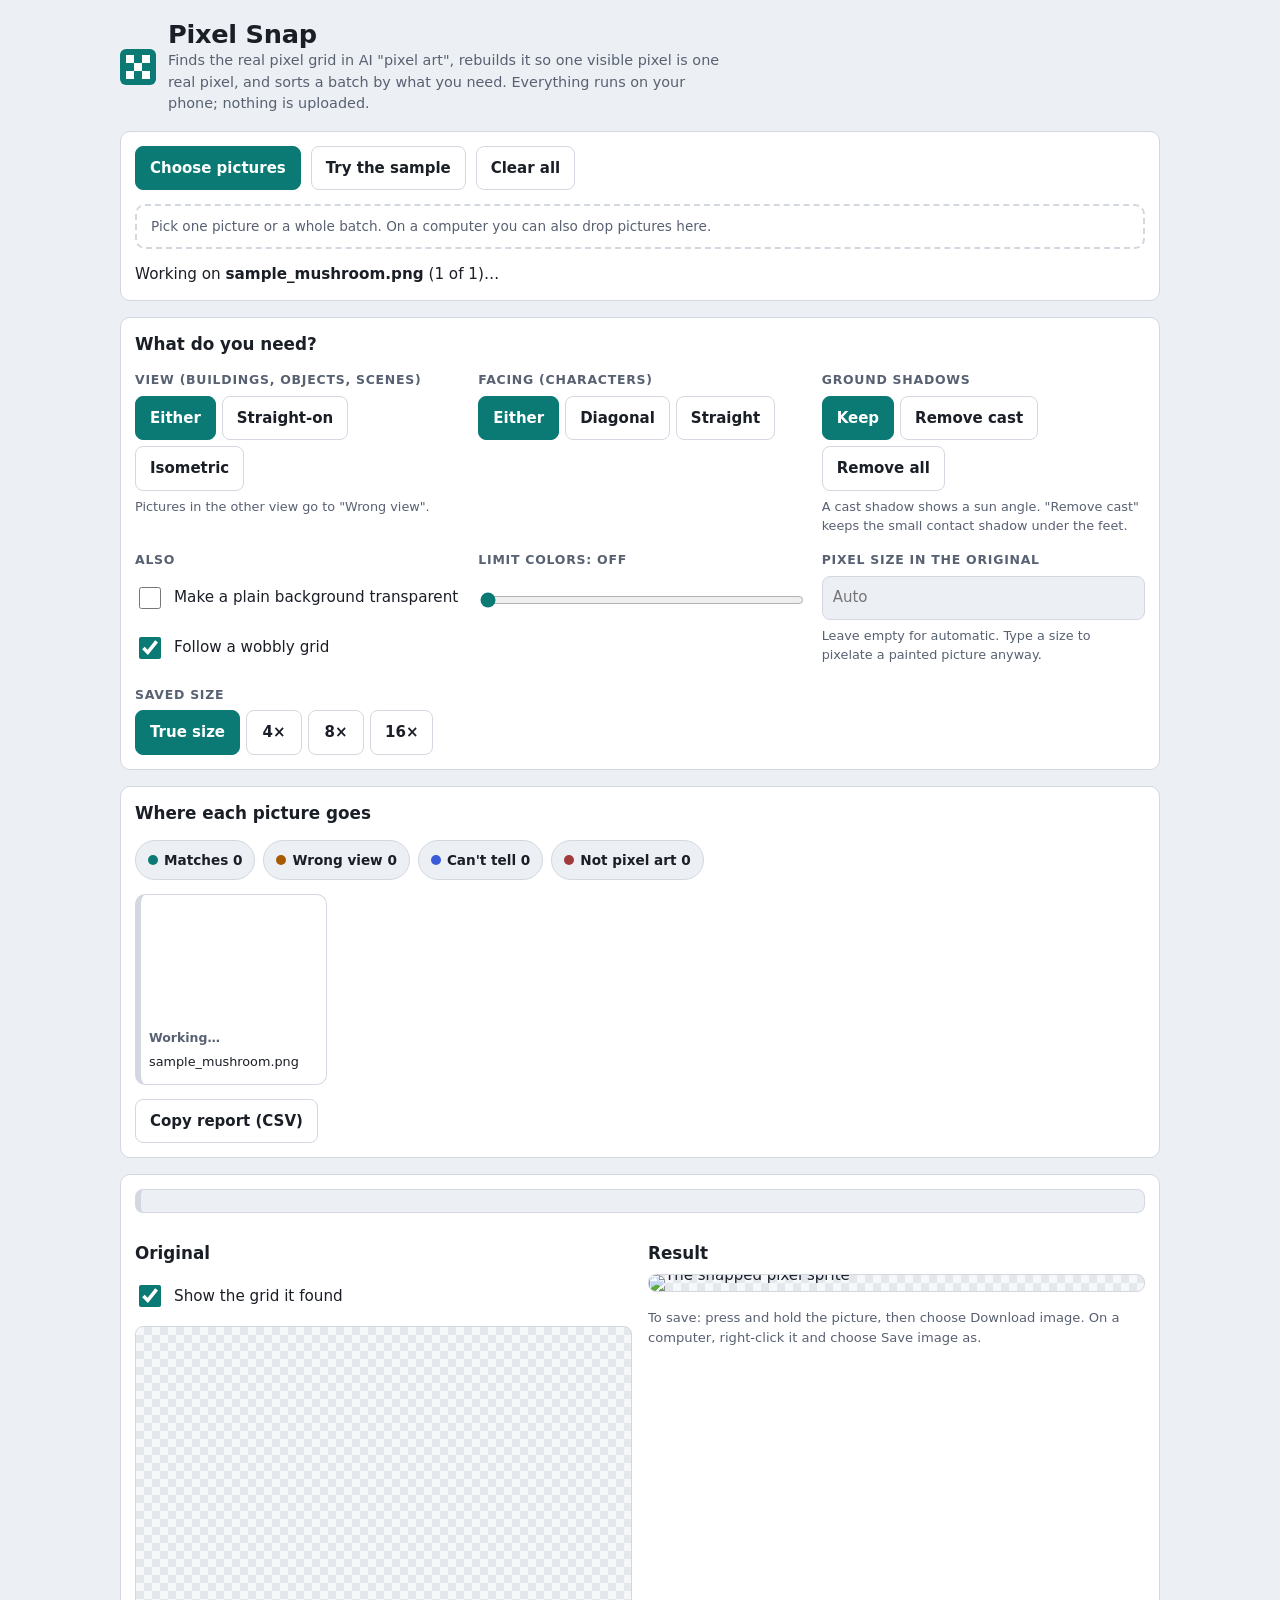
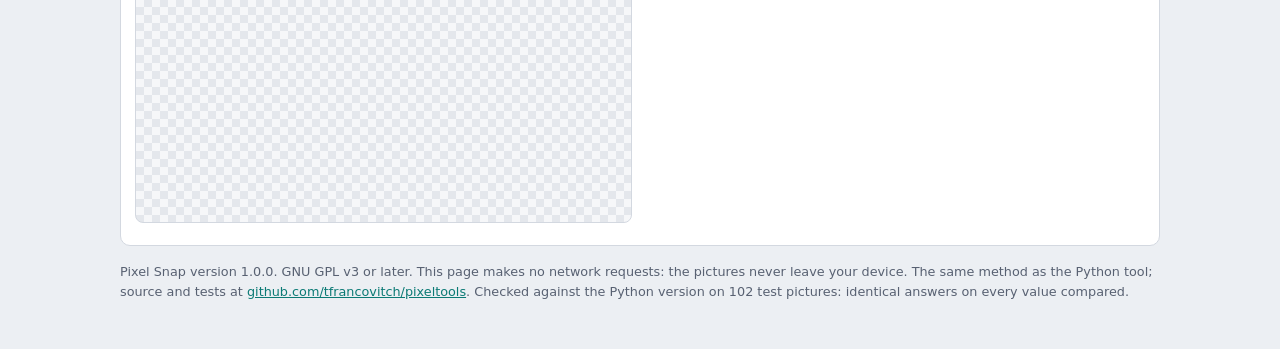
==== commit e703bdc5: "Pixel Snap 1.0.0: audit fixes, --jobs, documentation - tiny pictures refused clearly (were slow or c" ====
--- a/site/index.html
+++ b/site/index.html
@@ -9,7 +9,7 @@
 <link rel="icon" href="icon-192.png">
 <link rel="apple-touch-icon" href="icon-192.png">
 <!--
-  Pixel Snap (browser version, v2): turn AI "pixel art" pictures into true pixel sprites, and sort a batch.
+  Pixel Snap (browser version): turn AI "pixel art" pictures into true pixel sprites, and sort a batch.
   Copyright (C) 2026 the pixeltools contributors
 
   This program is free software: you can redistribute it and/or modify it under the terms of the GNU General
@@ -19,14 +19,13 @@
   One self-contained file: no server, nothing uploaded. Built by web/build_web.py from web/app.template.html
   and web/core.js; the same method as the Python tool (pixel_snap.py), checked on 102 pictures.
 -->
-<link rel="stylesheet" href="https://fonts.googleapis.com/css2?family=Inter:wght@400;500;600&family=Space+Grotesk:wght@500;700&display=swap">
 <style>
 /* Layout: one column on a phone; settings panel, then batch cards, then the picture in detail. Two columns for the detail view from 860px. */
 :root{
   --bg:#eceff3; --surface:#ffffff; --fg:#1a1e26; --muted:#586172; --line:#d3d8e0; --accent:#0b7a75; --accent-fg:#ffffff;
   --ok:#0b7a75; --warn:#a85a00; --note:#3b5bdb; --bad:#a33a3a;
   --check1:#e4e7ec; --check2:#f6f7f9;
-  --font-display:"Space Grotesk",system-ui,sans-serif; --font-body:"Inter",system-ui,sans-serif;
+  --font-display:system-ui,-apple-system,"Segoe UI",Roboto,"Helvetica Neue",Arial,sans-serif; --font-body:system-ui,-apple-system,"Segoe UI",Roboto,"Helvetica Neue",Arial,sans-serif;
 }
 @media (prefers-color-scheme: dark){
   :root:not([data-theme="light"]){
@@ -216,7 +215,7 @@
   </section>
 
   <footer>
-    GNU GPL v3 or later. The same method as the Python tool; source and tests at <a href="https://github.com/tfrancovitch/pixeltools" target="_blank" rel="noopener">github.com/tfrancovitch/pixeltools</a>.
+    Pixel Snap version 1.0.0. GNU GPL v3 or later. This page makes no network requests: the pictures never leave your device. The same method as the Python tool; source and tests at <a href="https://github.com/tfrancovitch/pixeltools" target="_blank" rel="noopener">github.com/tfrancovitch/pixeltools</a>.
     Checked against the Python version on 102 test pictures: identical answers on every value compared.
   </footer>
 </div>
@@ -305,7 +304,8 @@
  "SHADOW_MIN_ASPECT": 1.0,
  "SHADOW_CAST_OFFSET": 0.2,
  "SHADOW_CAST_ASYMMETRY": 0.25,
- "SHADOW_REMOVE_K_MAX": 0.97
+ "SHADOW_REMOVE_K_MAX": 0.97,
+ "MIN_PICTURE_SIDE": 16
 }/*TUNING_END*/;
 
 /* ---------------------------------------------------------------- small helpers */
@@ -316,7 +316,6 @@
   if (d > 0.5) return f + 1;
   return f % 2 === 0 ? f : f + 1;
 }
-function ceilDiv(a, b) { return Math.ceil(a / b); }
 function median(values) {                   // numpy.median
   const a = Float64Array.from(values).sort();
   const n = a.length, m = n >> 1;
@@ -1230,6 +1229,8 @@
 /* ---------------------------------------------------------------- putting it together */
 
 function analyse(img) {
+  if (Math.min(img.w, img.h) < T.MIN_PICTURE_SIDE)
+    throw new Error('picture too small to analyse (' + img.w + 'x' + img.h + '): it needs at least ' + T.MIN_PICTURE_SIDE + ' pixels on each side');
   const ex = [edgeProfile(img, 0, [1]), edgeProfile(img, 1, [1])];
   const wx = [edgeProfile(img, 0, T.EDGE_GAPS), edgeProfile(img, 1, T.EDGE_GAPS)];
   let dx = detectAxis(wx[0], ex[0]), dy = detectAxis(wx[1], ex[1]);
@@ -1327,7 +1328,7 @@
   return { bucket: 'mismatches', reason: res.subject.kind + '; you asked for ' + wantView + ' but it is ' + seen, weak: false };
 }
 
-root.SnapCore = { T, normalisedForView, gauss, analyse, rebuild, snap, decide, BUCKETS, classifyFraming, classifyView, findShadow, estimateBackground };
+root.SnapCore = { VERSION: '1.0.0', T, normalisedForView, gauss, analyse, rebuild, snap, decide, BUCKETS, classifyFraming, classifyView, findShadow, estimateBackground };
 })(typeof self !== 'undefined' ? self : this);
 </script>
 <script>
@@ -1414,8 +1415,14 @@
 const items = [];
 let nextId = 1, generation = 0, selected = null, filter = null;
 
+const MAX_PIXELS = 36e6;
 async function decode(file) {
   const bmp = await createImageBitmap(file);
+  if (bmp.width * bmp.height > MAX_PIXELS) {
+    const msg = 'This picture is too large for a browser (' + bmp.width + ' × ' + bmp.height + '). Shrink it to about 4000 pixels on the long side, or use the Python tool.';
+    if (bmp.close) bmp.close();
+    throw new Error(msg);
+  }
   const c = document.createElement('canvas'); c.width = bmp.width; c.height = bmp.height;
   const ctx = c.getContext('2d', { willReadFrequently: true });
   ctx.drawImage(bmp, 0, 0);
